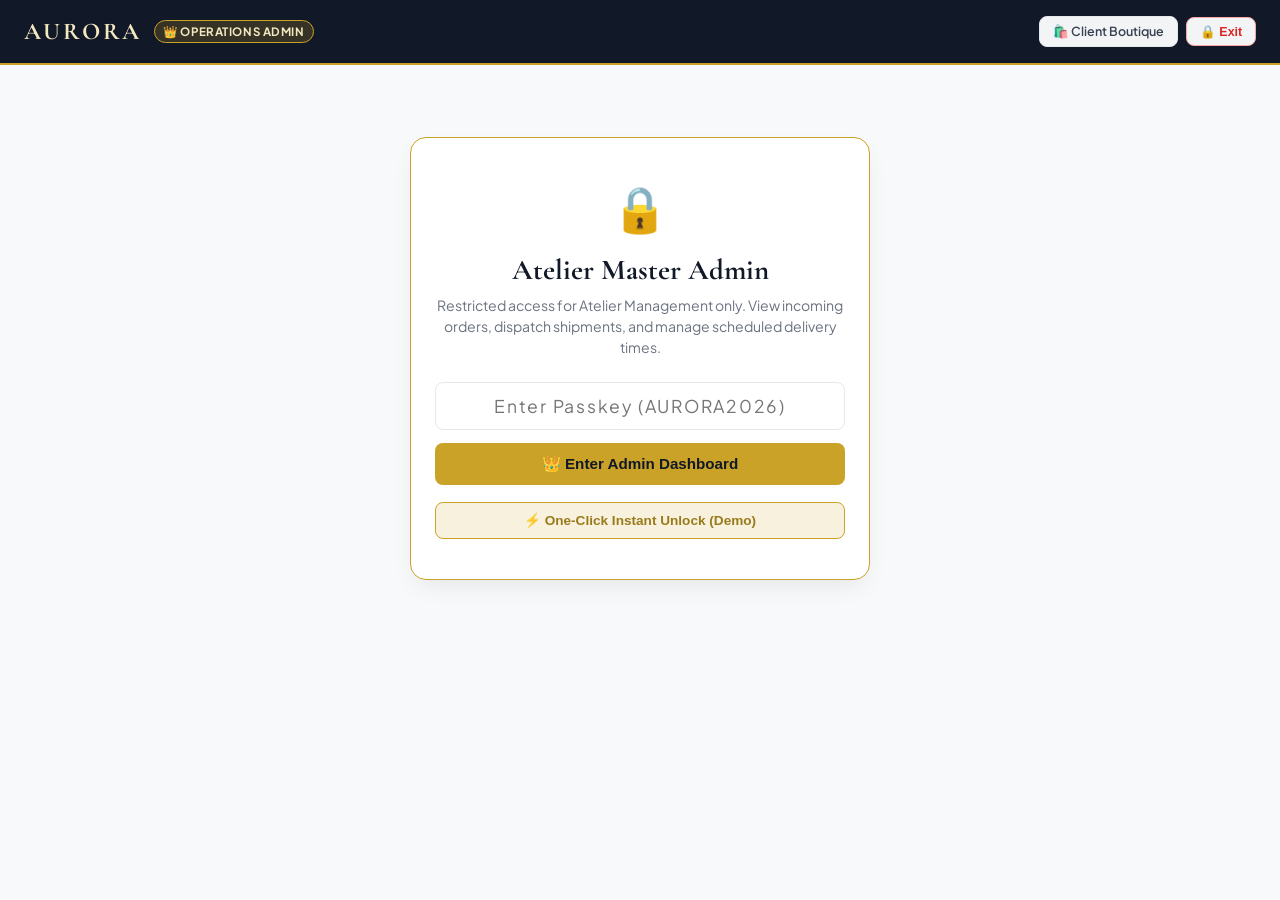
==== admin.html @ d6fe655d "Add standalone secure mobile-friendly admin page for incoming orders and delivery scheduling" ====
<!DOCTYPE html>
<html lang="en">
<head>
  <meta charset="UTF-8">
  <meta name="viewport" content="width=device-width, initial-scale=1.0">
  <title>AURORA ATELIER — Master Admin & Delivery Operations</title>
  <link rel="preconnect" href="https://fonts.googleapis.com">
  <link rel="preconnect" href="https://fonts.gstatic.com" crossorigin>
  <link href="https://fonts.googleapis.com/css2?family=Cormorant+Garamond:wght@600;700&family=Plus+Jakarta+Sans:wght@400;500;600;700;800&display=swap" rel="stylesheet">
  <link rel="icon" href="data:image/svg+xml,<svg xmlns=%22http://www.w3.org/2000/svg%22 viewBox=%220 0 100 100%22><text y=%22.9em%22 font-size=%2290%22>👑</text></svg>">
  
  <style>
    :root {
      --gold-primary: #C9A227;
      --gold-dark: #9A7B1C;
      --gold-light: #F4E8C1;
      --bg-light: #F8F9FA;
      --card-bg: #FFFFFF;
      --text-dark: #111827;
      --text-muted: #6B7280;
      --border-color: #E5E7EB;
      --font-serif: 'Cormorant Garamond', Georgia, serif;
      --font-sans: 'Plus Jakarta Sans', system-ui, sans-serif;
    }

    * { box-sizing: border-box; margin: 0; padding: 0; }
    body { font-family: var(--font-sans); background: var(--bg-light); color: var(--text-dark); -webkit-font-smoothing: antialiased; }

    .admin-header {
      background: #111827;
      color: #FFF;
      padding: 1rem 1.5rem;
      display: flex;
      justify-content: space-between;
      align-items: center;
      border-bottom: 2px solid var(--gold-primary);
      position: sticky;
      top: 0;
      z-index: 100;
    }
    .admin-logo { font-family: var(--font-serif); font-size: 1.5rem; letter-spacing: 0.12em; color: var(--gold-light); font-weight: 700; }
    .admin-badge { background: rgba(201, 162, 39, 0.2); color: var(--gold-light); border: 1px solid var(--gold-primary); font-size: 0.72rem; padding: 3px 8px; border-radius: 12px; font-weight: 700; letter-spacing: 0.05em; }

    .container { max-width: 1200px; margin: 0 auto; padding: 1.5rem 1rem; }

    /* Security Gate */
    .gate-box {
      background: #FFF;
      border-radius: 16px;
      border: 1px solid var(--gold-primary);
      max-width: 460px;
      margin: 3rem auto;
      padding: 2.5rem 1.5rem;
      text-align: center;
      box-shadow: 0 10px 25px -5px rgba(0, 0, 0, 0.08);
    }
    .gate-icon { font-size: 2.8rem; margin-bottom: 1rem; }
    .gate-title { font-family: var(--font-serif); font-size: 1.8rem; margin-bottom: 0.5rem; }
    .gate-desc { font-size: 0.88rem; color: var(--text-muted); line-height: 1.5; margin-bottom: 1.5rem; }

    .admin-input {
      width: 100%;
      padding: 0.75rem 1rem;
      border: 1px solid var(--border-color);
      border-radius: 8px;
      font-size: 0.95rem;
      font-family: inherit;
      outline: none;
      transition: border 0.2s;
    }
    .admin-input:focus { border-color: var(--gold-primary); box-shadow: 0 0 0 3px rgba(201, 162, 39, 0.15); }

    .btn-gold {
      background: var(--gold-primary);
      color: #111827;
      font-weight: 700;
      padding: 0.75rem 1.25rem;
      border: none;
      border-radius: 8px;
      cursor: pointer;
      font-size: 0.95rem;
      transition: all 0.2s;
      width: 100%;
    }
    .btn-gold:hover { background: #D8B237; transform: translateY(-1px); }

    .btn-secondary {
      background: #F3F4F6;
      color: #374151;
      font-weight: 600;
      padding: 0.6rem 1rem;
      border: 1px solid var(--border-color);
      border-radius: 8px;
      cursor: pointer;
      font-size: 0.85rem;
    }

    /* Metrics Grid */
    .metrics-grid {
      display: grid;
      grid-template-columns: repeat(auto-fit, minmax(200px, 1fr));
      gap: 1rem;
      margin-bottom: 2rem;
    }
    .metric-card {
      background: #FFF;
      padding: 1.25rem;
      border-radius: 12px;
      border: 1px solid var(--border-color);
      box-shadow: 0 2px 4px rgba(0,0,0,0.02);
    }
    .metric-title { font-size: 0.78rem; font-weight: 700; text-transform: uppercase; color: var(--text-muted); letter-spacing: 0.05em; }
    .metric-value { font-size: 1.7rem; font-weight: 800; color: var(--text-dark); margin-top: 0.35rem; }
    .metric-value.gold { color: var(--gold-dark); }

    /* Orders Section */
    .section-card {
      background: #FFF;
      border-radius: 14px;
      border: 1px solid var(--border-color);
      padding: 1.5rem;
      margin-bottom: 2rem;
      box-shadow: 0 2px 4px rgba(0,0,0,0.02);
    }
    .section-header {
      display: flex;
      justify-content: space-between;
      align-items: center;
      flex-wrap: wrap;
      gap: 1rem;
      margin-bottom: 1.25rem;
    }

    /* Tables */
    .table-wrapper { overflow-x: auto; margin-top: 1rem; }
    .admin-table { width: 100%; border-collapse: collapse; font-size: 0.88rem; text-align: left; }
    .admin-table th { background: #F9FAFB; padding: 0.85rem 1rem; color: #4B5563; font-weight: 700; border-bottom: 1px solid var(--border-color); white-space: nowrap; }
    .admin-table td { padding: 1rem; border-bottom: 1px solid var(--border-color); vertical-align: top; }

    .admin-select {
      padding: 0.45rem 0.75rem;
      border: 1px solid var(--border-color);
      border-radius: 6px;
      font-size: 0.82rem;
      font-weight: 600;
      background: #FFF;
      color: #111827;
      outline: none;
      cursor: pointer;
    }

    .btn-time-edit {
      display: block;
      margin-top: 4px;
      background: #FFF;
      border: 1px solid #93C5FD;
      color: #1D4ED8;
      font-weight: 700;
      font-size: 0.75rem;
      padding: 3px 8px;
      border-radius: 4px;
      cursor: pointer;
      transition: all 0.2s;
    }
    .btn-time-edit:hover { background: #EFF6FF; }

    .btn-action { background: #F3F4F6; border: 1px solid var(--border-color); border-radius: 6px; padding: 5px 10px; cursor: pointer; font-size: 0.85rem; }
    .btn-delete { color: #DC2626; border-color: #FCA5A5; }

    /* Mobile Orders Cards */
    .mobile-orders-container { display: none; flex-direction: column; gap: 1rem; }
    .mobile-order-card {
      background: #FFF;
      border: 1px solid var(--border-color);
      border-radius: 12px;
      padding: 1.2rem;
      box-shadow: 0 2px 4px rgba(0,0,0,0.03);
    }
    .btn-primary-sm { background: var(--gold-primary); color: #111827; border: none; padding: 0.5rem 0.8rem; border-radius: 6px; font-weight: 700; font-size: 0.8rem; cursor: pointer; }
    .btn-danger-sm { background: #FEE2E2; color: #DC2626; border: 1px solid #FCA5A5; padding: 0.5rem 0.8rem; border-radius: 6px; font-weight: 700; font-size: 0.8rem; cursor: pointer; }
    .btn-secondary-sm { background: #F3F4F6; color: #374151; border: 1px solid var(--border-color); padding: 0.5rem 0.8rem; border-radius: 6px; font-weight: 600; font-size: 0.8rem; cursor: pointer; }

    /* Modal Overlay */
    .admin-modal-overlay {
      position: fixed;
      top: 0; left: 0; right: 0; bottom: 0;
      background: rgba(0,0,0,0.6);
      display: none;
      align-items: center;
      justify-content: center;
      z-index: 1000;
      padding: 1rem;
    }
    .admin-modal-card {
      background: #FFF;
      border-radius: 14px;
      max-width: 540px;
      width: 100%;
      max-height: 90vh;
      overflow-y: auto;
      box-shadow: 0 20px 25px -5px rgba(0,0,0,0.2);
    }

    @media (max-width: 768px) {
      .table-wrapper { display: none; }
      .mobile-orders-container { display: flex; }
      .admin-header { padding: 0.85rem 1rem; }
      .container { padding: 1rem 0.75rem; }
    }
  </style>
</head>
<body>

  <!-- Admin Header -->
  <header class="admin-header">
    <div style="display:flex; align-items:center; gap:0.75rem;">
      <a href="index.html" style="text-decoration:none;" class="admin-logo">AURORA</a>
      <span class="admin-badge">👑 OPERATIONS ADMIN</span>
    </div>
    <div style="display:flex; align-items:center; gap:0.5rem;">
      <a href="index.html" class="btn-secondary" style="text-decoration:none; padding:0.4rem 0.8rem; font-size:0.78rem;">🛍️ Client Boutique</a>
      <button onclick="logoutAdmin()" class="btn-secondary" style="color:#DC2626; border-color:#FCA5A5; padding:0.4rem 0.8rem; font-size:0.78rem;">🔒 Exit</button>
    </div>
  </header>

  <div class="container">

    <!-- GATE SCREEN (Shown when locked) -->
    <div id="adminGateSection">
      <div class="gate-box">
        <div class="gate-icon">🔒</div>
        <h2 class="gate-title">Atelier Master Admin</h2>
        <p class="gate-desc">
          Restricted access for Atelier Management only. View incoming orders, dispatch shipments, and manage scheduled delivery times.
        </p>

        <div id="adminPasskeyError" style="display:none; background:#FEE2E2; border:1px solid #FCA5A5; color:#B91C1C; padding:0.6rem; border-radius:6px; font-size:0.82rem; margin-bottom:1rem;"></div>

        <form onsubmit="unlockAdminPasskey(event)" style="display:flex; flex-direction:column; gap:0.8rem;">
          <input type="password" id="adminPasskeyInput" class="admin-input" placeholder="Enter Passkey (AURORA2026)" required style="text-align:center; font-size:1.1rem; letter-spacing:0.1em;">
          
          <button type="submit" class="btn-gold">
            👑 Enter Admin Dashboard
          </button>

          <button type="button" class="btn-secondary" onclick="quickUnlockAdmin()" style="background:rgba(201, 162, 39, 0.15); border:1px solid var(--gold-primary); font-weight:700; color:var(--gold-dark); margin-top:0.25rem;">
            ⚡ One-Click Instant Unlock (Demo)
          </button>
        </form>
      </div>
    </div>

    <!-- DASHBOARD SCREEN (Shown when unlocked) -->
    <div id="adminDashboardSection" style="display:none;">
      
      <!-- Operational Metrics -->
      <div class="metrics-grid">
        <div class="metric-card">
          <div class="metric-title">Total Revenue</div>
          <div class="metric-value gold" id="statRevenue">₹0</div>
        </div>
        <div class="metric-card">
          <div class="metric-title">Total Orders</div>
          <div class="metric-value" id="statOrders">0</div>
        </div>
        <div class="metric-card">
          <div class="metric-title">Active Orders</div>
          <div class="metric-value gold" id="statActiveOrders">0</div>
        </div>
        <div class="metric-card">
          <div class="metric-title">Delivered Orders</div>
          <div class="metric-value" id="statDelivered">0</div>
        </div>
      </div>

      <!-- Incoming Orders Management -->
      <div class="section-card">
        <div class="section-header">
          <div>
            <h2 style="font-size:1.35rem; font-family:var(--font-serif); margin-bottom:0.2rem;">📦 Incoming Customer Orders & Delivery Times</h2>
            <p style="font-size:0.85rem; color:var(--text-muted);">Inspect order timestamps, items, customer addresses, schedule delivery dates, and dispatch live tracking.</p>
          </div>

          <!-- Search & Filter Controls -->
          <div style="display:flex; align-items:center; gap:0.6rem; flex-wrap:wrap;">
            <input type="text" id="orderSearchInput" placeholder="Search order #, client, phone..." class="admin-input" style="width:220px; padding:0.45rem 0.8rem; font-size:0.85rem;" oninput="filterOrders()">
            
            <select id="orderStatusFilter" class="admin-select" onchange="filterOrders()">
              <option value="ALL">All Statuses</option>
              <option value="Order Placed">Order Placed</option>
              <option value="Confirmed">Confirmed</option>
              <option value="Artisan Handcrafting">Artisan Handcrafting</option>
              <option value="Hallmark Verification">Hallmark Verification</option>
              <option value="Shipped">Dispatched with Courier</option>
              <option value="Delivered">Delivered</option>
            </select>
          </div>
        </div>

        <!-- Desktop Orders Table -->
        <div class="table-wrapper">
          <table class="admin-table">
            <thead>
              <tr>
                <th>Order # & Timestamp</th>
                <th>Client & Address</th>
                <th>Purchased Items</th>
                <th>Amount & Payment</th>
                <th>Scheduled Delivery</th>
                <th>Status Dispatcher</th>
                <th>Actions</th>
              </tr>
            </thead>
            <tbody id="adminOrdersTbody"></tbody>
          </table>
        </div>

        <!-- Mobile Responsive Order Cards -->
        <div class="mobile-orders-container" id="adminOrdersMobileContainer"></div>
      </div>

      <!-- Bespoke Requests Section -->
      <div class="section-card">
        <h3 style="font-size:1.35rem; font-family:var(--font-serif); margin-bottom:0.4rem;">✍️ Custom Bespoke & Inspiration Requests</h3>
        <p style="font-size:0.85rem; color:var(--text-muted); margin-bottom:1.2rem;">Review bespoke CAD commissions and uploaded inspiration photos submitted by clients.</p>
        <div id="adminCustomRequestsList"></div>
      </div>

    </div>

  </div>

  <!-- Shared Modal (Delivery Rescheduler & Printable Packing Slip) -->
  <div class="admin-modal-overlay" id="adminModal" onclick="if(event.target.id==='adminModal') closeAdminModal()">
    <div class="admin-modal-card" id="adminModalContent"></div>
  </div>

  <!-- Admin Controller Script -->
  <script src="./static/js/admin.js?v=4.0"></script>
</body>
</html>
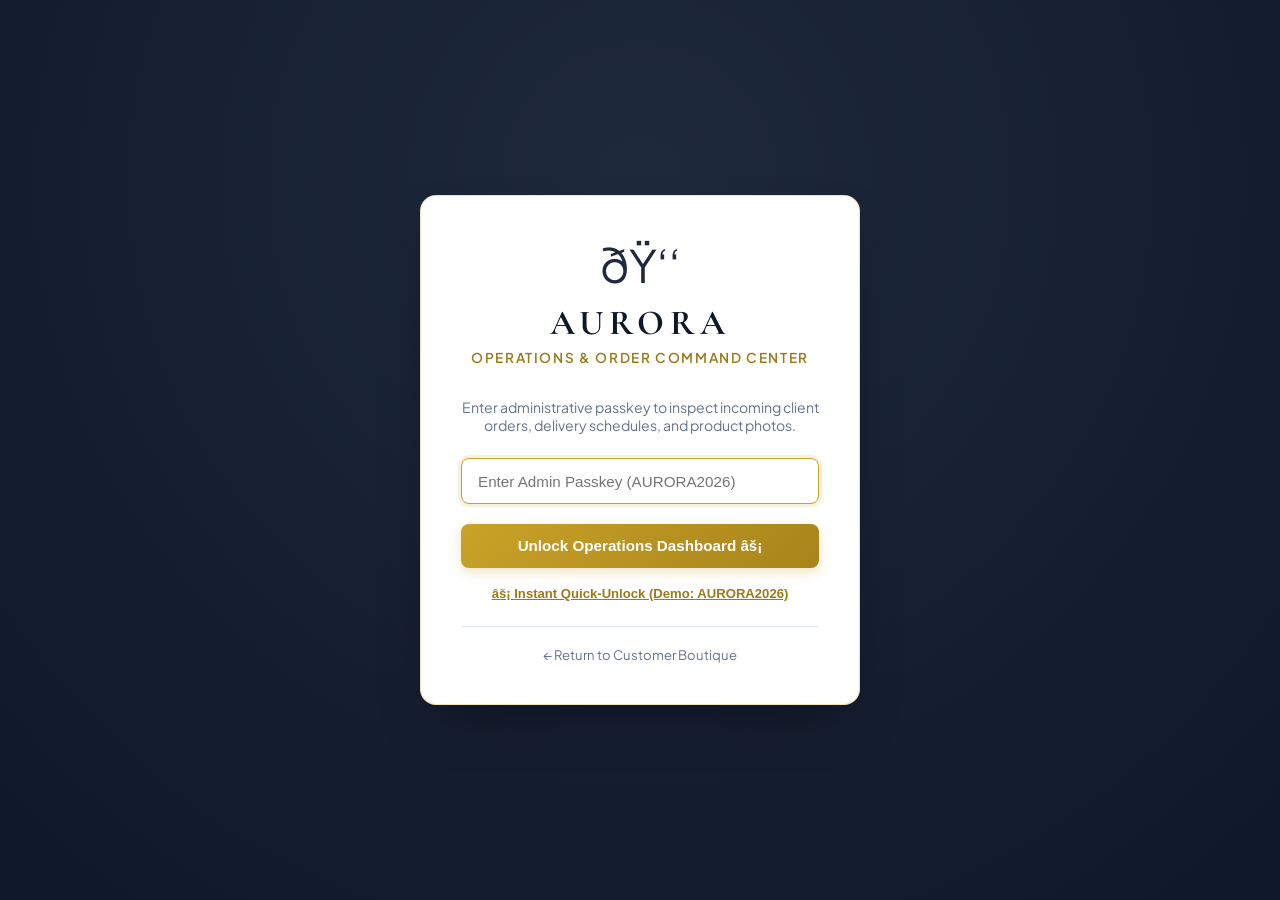
==== commit f7054b39: "Add standalone secure Admin Dashboard with incoming order picture gallery, delivery scheduling, and " ====
--- a/admin.html
+++ b/admin.html
@@ -1,341 +1,724 @@
-<!DOCTYPE html>
+﻿<!DOCTYPE html>
 <html lang="en">
 <head>
   <meta charset="UTF-8">
   <meta name="viewport" content="width=device-width, initial-scale=1.0">
-  <title>AURORA ATELIER — Master Admin & Delivery Operations</title>
+  <title>Aurora Atelier â€” Operations & Order Command Center</title>
   <link rel="preconnect" href="https://fonts.googleapis.com">
   <link rel="preconnect" href="https://fonts.gstatic.com" crossorigin>
-  <link href="https://fonts.googleapis.com/css2?family=Cormorant+Garamond:wght@600;700&family=Plus+Jakarta+Sans:wght@400;500;600;700;800&display=swap" rel="stylesheet">
-  <link rel="icon" href="data:image/svg+xml,<svg xmlns=%22http://www.w3.org/2000/svg%22 viewBox=%220 0 100 100%22><text y=%22.9em%22 font-size=%2290%22>👑</text></svg>">
-  
+  <link href="https://fonts.googleapis.com/css2?family=Cormorant+Garamond:wght@600;700&family=Plus+Jakarta+Sans:wght@300;400;500;600;700;800&display=swap" rel="stylesheet">
+  <link rel="icon" href="data:image/svg+xml,<svg xmlns=%22http://www.w3.org/2000/svg%22 viewBox=%220 0 100 100%22><text y=%22.9em%22 font-size=%2290%22>ðŸ‘‘</text></svg>">
   <style>
     :root {
       --gold-primary: #C9A227;
       --gold-dark: #9A7B1C;
-      --gold-light: #F4E8C1;
-      --bg-light: #F8F9FA;
+      --gold-light: #E2C974;
+      --gold-bg: #FAF7EE;
+      --gold-border: #E8DCB8;
+      --dark-navy: #0F172A;
       --card-bg: #FFFFFF;
-      --text-dark: #111827;
-      --text-muted: #6B7280;
-      --border-color: #E5E7EB;
-      --font-serif: 'Cormorant Garamond', Georgia, serif;
-      --font-sans: 'Plus Jakarta Sans', system-ui, sans-serif;
+      --text-main: #1E293B;
+      --text-muted: #64748B;
+      --bg-page: #F8FAFC;
+      --border-color: #E2E8F0;
+      --radius-sm: 8px;
+      --radius-md: 12px;
+      --radius-lg: 16px;
+      --shadow-sm: 0 1px 3px rgba(0,0,0,0.06);
+      --shadow-md: 0 4px 12px rgba(0,0,0,0.08);
+      --shadow-lg: 0 10px 25px rgba(0,0,0,0.1);
     }
 
     * { box-sizing: border-box; margin: 0; padding: 0; }
-    body { font-family: var(--font-sans); background: var(--bg-light); color: var(--text-dark); -webkit-font-smoothing: antialiased; }
-
-    .admin-header {
-      background: #111827;
-      color: #FFF;
-      padding: 1rem 1.5rem;
-      display: flex;
+    body {
+      font-family: 'Plus Jakarta Sans', sans-serif;
+      background-color: var(--bg-page);
+      color: var(--text-main);
+      min-height: 100vh;
+      -webkit-font-smoothing: antialiased;
+    }
+
+    /* Passkey Gate Screen */
+    .admin-gate-screen {
+      min-height: 100vh;
+      display: flex;
+      align-items: center;
+      justify-content: center;
+      background: radial-gradient(circle at 50% 20%, #1E293B 0%, #0F172A 100%);
+      padding: 1.5rem;
+    }
+
+    .gate-card {
+      background: #FFFFFF;
+      width: 100%;
+      max-width: 440px;
+      padding: 2.5rem;
+      border-radius: var(--radius-lg);
+      box-shadow: 0 25px 50px -12px rgba(0,0,0,0.35);
+      text-align: center;
+      border: 1px solid rgba(201, 162, 39, 0.3);
+    }
+
+    .gate-logo {
+      font-family: 'Cormorant Garamond', serif;
+      font-size: 2.2rem;
+      font-weight: 700;
+      letter-spacing: 0.15em;
+      color: var(--dark-navy);
+      margin-bottom: 0.3rem;
+    }
+
+    .gate-subtitle {
+      font-size: 0.85rem;
+      text-transform: uppercase;
+      letter-spacing: 0.12em;
+      color: var(--gold-dark);
+      margin-bottom: 2rem;
+      font-weight: 600;
+    }
+
+    .form-input {
+      width: 100%;
+      padding: 0.85rem 1rem;
+      font-size: 0.95rem;
+      border: 1.5px solid var(--border-color);
+      border-radius: var(--radius-sm);
+      margin-bottom: 1.2rem;
+      outline: none;
+      transition: all 0.2s;
+    }
+    .form-input:focus {
+      border-color: var(--gold-primary);
+      box-shadow: 0 0 0 3px rgba(201, 162, 39, 0.15);
+    }
+
+    .btn-gold {
+      width: 100%;
+      padding: 0.85rem 1.5rem;
+      background: linear-gradient(135deg, #C9A227 0%, #A8841B 100%);
+      color: #FFFFFF;
+      font-size: 0.95rem;
+      font-weight: 700;
+      border: none;
+      border-radius: var(--radius-sm);
+      cursor: pointer;
+      box-shadow: 0 4px 12px rgba(201, 162, 39, 0.3);
+      transition: all 0.2s;
+    }
+    .btn-gold:hover {
+      transform: translateY(-1px);
+      box-shadow: 0 6px 16px rgba(201, 162, 39, 0.4);
+    }
+
+    /* Admin Dashboard Layout */
+    .admin-layout {
+      display: none;
+      min-height: 100vh;
+      flex-direction: column;
+    }
+
+    /* Top Operations Bar */
+    .admin-navbar {
+      background: #0F172A;
+      color: #FFFFFF;
+      padding: 1rem 2rem;
+      display: flex;
+      align-items: center;
       justify-content: space-between;
-      align-items: center;
       border-bottom: 2px solid var(--gold-primary);
       position: sticky;
       top: 0;
       z-index: 100;
     }
-    .admin-logo { font-family: var(--font-serif); font-size: 1.5rem; letter-spacing: 0.12em; color: var(--gold-light); font-weight: 700; }
-    .admin-badge { background: rgba(201, 162, 39, 0.2); color: var(--gold-light); border: 1px solid var(--gold-primary); font-size: 0.72rem; padding: 3px 8px; border-radius: 12px; font-weight: 700; letter-spacing: 0.05em; }
-
-    .container { max-width: 1200px; margin: 0 auto; padding: 1.5rem 1rem; }
-
-    /* Security Gate */
-    .gate-box {
-      background: #FFF;
-      border-radius: 16px;
+
+    .admin-brand {
+      display: flex;
+      align-items: center;
+      gap: 1rem;
+    }
+    .admin-brand-title {
+      font-family: 'Cormorant Garamond', serif;
+      font-size: 1.6rem;
+      letter-spacing: 0.12em;
+      color: var(--gold-light);
+      font-weight: 700;
+    }
+    .admin-badge {
+      background: rgba(201, 162, 39, 0.2);
       border: 1px solid var(--gold-primary);
-      max-width: 460px;
-      margin: 3rem auto;
-      padding: 2.5rem 1.5rem;
-      text-align: center;
-      box-shadow: 0 10px 25px -5px rgba(0, 0, 0, 0.08);
-    }
-    .gate-icon { font-size: 2.8rem; margin-bottom: 1rem; }
-    .gate-title { font-family: var(--font-serif); font-size: 1.8rem; margin-bottom: 0.5rem; }
-    .gate-desc { font-size: 0.88rem; color: var(--text-muted); line-height: 1.5; margin-bottom: 1.5rem; }
-
-    .admin-input {
+      color: var(--gold-light);
+      font-size: 0.72rem;
+      font-weight: 700;
+      padding: 0.2rem 0.6rem;
+      border-radius: 999px;
+      letter-spacing: 0.08em;
+      text-transform: uppercase;
+    }
+
+    .nav-user-meta {
+      display: flex;
+      align-items: center;
+      gap: 1rem;
+    }
+    .btn-logout {
+      background: rgba(255,255,255,0.1);
+      color: #E2E8F0;
+      border: 1px solid rgba(255,255,255,0.2);
+      padding: 0.45rem 0.9rem;
+      font-size: 0.8rem;
+      font-weight: 600;
+      border-radius: var(--radius-sm);
+      cursor: pointer;
+      transition: all 0.2s;
+    }
+    .btn-logout:hover {
+      background: rgba(239, 68, 68, 0.2);
+      border-color: #EF4444;
+      color: #FCA5A5;
+    }
+
+    /* Main Container */
+    .admin-container {
+      max-width: 1380px;
       width: 100%;
-      padding: 0.75rem 1rem;
-      border: 1px solid var(--border-color);
-      border-radius: 8px;
-      font-size: 0.95rem;
-      font-family: inherit;
-      outline: none;
-      transition: border 0.2s;
-    }
-    .admin-input:focus { border-color: var(--gold-primary); box-shadow: 0 0 0 3px rgba(201, 162, 39, 0.15); }
-
-    .btn-gold {
-      background: var(--gold-primary);
-      color: #111827;
-      font-weight: 700;
-      padding: 0.75rem 1.25rem;
-      border: none;
-      border-radius: 8px;
-      cursor: pointer;
-      font-size: 0.95rem;
-      transition: all 0.2s;
-      width: 100%;
-    }
-    .btn-gold:hover { background: #D8B237; transform: translateY(-1px); }
-
-    .btn-secondary {
-      background: #F3F4F6;
-      color: #374151;
-      font-weight: 600;
-      padding: 0.6rem 1rem;
-      border: 1px solid var(--border-color);
-      border-radius: 8px;
-      cursor: pointer;
-      font-size: 0.85rem;
-    }
-
-    /* Metrics Grid */
+      margin: 0 auto;
+      padding: 2rem 1.5rem;
+      flex: 1;
+    }
+
+    /* Metrics Bar */
     .metrics-grid {
       display: grid;
-      grid-template-columns: repeat(auto-fit, minmax(200px, 1fr));
-      gap: 1rem;
+      grid-template-columns: repeat(auto-fit, minmax(240px, 1fr));
+      gap: 1.25rem;
       margin-bottom: 2rem;
     }
+
     .metric-card {
-      background: #FFF;
-      padding: 1.25rem;
-      border-radius: 12px;
+      background: var(--card-bg);
+      border-radius: var(--radius-md);
+      padding: 1.5rem;
       border: 1px solid var(--border-color);
-      box-shadow: 0 2px 4px rgba(0,0,0,0.02);
-    }
-    .metric-title { font-size: 0.78rem; font-weight: 700; text-transform: uppercase; color: var(--text-muted); letter-spacing: 0.05em; }
-    .metric-value { font-size: 1.7rem; font-weight: 800; color: var(--text-dark); margin-top: 0.35rem; }
-    .metric-value.gold { color: var(--gold-dark); }
-
-    /* Orders Section */
+      box-shadow: var(--shadow-sm);
+      display: flex;
+      align-items: center;
+      gap: 1.2rem;
+    }
+
+    .metric-icon-box {
+      width: 54px;
+      height: 54px;
+      border-radius: var(--radius-md);
+      display: flex;
+      align-items: center;
+      justify-content: center;
+      font-size: 1.6rem;
+      flex-shrink: 0;
+    }
+    .metric-icon-gold { background: #FAF3DF; color: var(--gold-dark); border: 1px solid var(--gold-border); }
+    .metric-icon-blue { background: #EFF6FF; color: #2563EB; border: 1px solid #BFDBFE; }
+    .metric-icon-green { background: #F0FDF4; color: #16A34A; border: 1px solid #BBF7D0; }
+    .metric-icon-purple { background: #FAF5FF; color: #9333EA; border: 1px solid #E9D5FF; }
+
+    .metric-title {
+      font-size: 0.8rem;
+      text-transform: uppercase;
+      letter-spacing: 0.08em;
+      color: var(--text-muted);
+      font-weight: 600;
+      margin-bottom: 0.25rem;
+    }
+    .metric-value {
+      font-size: 1.7rem;
+      font-weight: 800;
+      color: var(--dark-navy);
+    }
+
+    /* Orders Section Header & Controls */
     .section-card {
-      background: #FFF;
-      border-radius: 14px;
+      background: var(--card-bg);
+      border-radius: var(--radius-lg);
       border: 1px solid var(--border-color);
-      padding: 1.5rem;
+      box-shadow: var(--shadow-sm);
+      overflow: hidden;
       margin-bottom: 2rem;
-      box-shadow: 0 2px 4px rgba(0,0,0,0.02);
-    }
-    .section-header {
-      display: flex;
+    }
+
+    .section-header-bar {
+      padding: 1.25rem 1.75rem;
+      border-bottom: 1px solid var(--border-color);
+      display: flex;
+      align-items: center;
       justify-content: space-between;
-      align-items: center;
       flex-wrap: wrap;
       gap: 1rem;
-      margin-bottom: 1.25rem;
-    }
-
-    /* Tables */
-    .table-wrapper { overflow-x: auto; margin-top: 1rem; }
-    .admin-table { width: 100%; border-collapse: collapse; font-size: 0.88rem; text-align: left; }
-    .admin-table th { background: #F9FAFB; padding: 0.85rem 1rem; color: #4B5563; font-weight: 700; border-bottom: 1px solid var(--border-color); white-space: nowrap; }
-    .admin-table td { padding: 1rem; border-bottom: 1px solid var(--border-color); vertical-align: top; }
-
-    .admin-select {
-      padding: 0.45rem 0.75rem;
+      background: #FAF8F5;
+    }
+
+    .section-heading {
+      font-size: 1.25rem;
+      font-weight: 700;
+      color: var(--dark-navy);
+      display: flex;
+      align-items: center;
+      gap: 0.6rem;
+    }
+
+    .filter-controls {
+      display: flex;
+      align-items: center;
+      gap: 0.75rem;
+      flex-wrap: wrap;
+    }
+
+    .search-input {
+      padding: 0.55rem 0.9rem;
+      border: 1.5px solid var(--border-color);
+      border-radius: var(--radius-sm);
+      font-size: 0.85rem;
+      min-width: 260px;
+      outline: none;
+    }
+    .search-input:focus { border-color: var(--gold-primary); }
+
+    .status-select {
+      padding: 0.55rem 0.9rem;
+      border: 1.5px solid var(--border-color);
+      border-radius: var(--radius-sm);
+      font-size: 0.85rem;
+      font-weight: 600;
+      outline: none;
+      background: #FFFFFF;
+    }
+
+    /* Orders Table / Cards */
+    .orders-table-wrap {
+      overflow-x: auto;
+    }
+
+    .admin-orders-table {
+      width: 100%;
+      border-collapse: collapse;
+      text-align: left;
+      font-size: 0.88rem;
+    }
+
+    .admin-orders-table th {
+      background: #F1F5F9;
+      color: var(--text-muted);
+      font-weight: 700;
+      text-transform: uppercase;
+      font-size: 0.75rem;
+      letter-spacing: 0.06em;
+      padding: 0.9rem 1.2rem;
+      border-bottom: 1px solid var(--border-color);
+    }
+
+    .admin-orders-table td {
+      padding: 1.2rem;
+      border-bottom: 1px solid var(--border-color);
+      vertical-align: top;
+    }
+
+    .admin-orders-table tr:hover {
+      background: #FDFCF9;
+    }
+
+    /* Order Column Badges & UI */
+    .order-id-badge {
+      font-family: monospace;
+      font-weight: 800;
+      color: var(--gold-dark);
+      font-size: 0.92rem;
+      background: #FAF3DF;
+      border: 1px solid var(--gold-border);
+      padding: 0.25rem 0.55rem;
+      border-radius: 6px;
+      display: inline-block;
+      margin-bottom: 0.35rem;
+    }
+
+    .order-date-text {
+      font-size: 0.78rem;
+      color: var(--text-muted);
+    }
+
+    /* Customer Info Block */
+    .customer-info-box {
+      line-height: 1.45;
+    }
+    .customer-name {
+      font-weight: 700;
+      color: var(--dark-navy);
+      font-size: 0.95rem;
+    }
+    .customer-contact {
+      font-size: 0.8rem;
+      color: var(--text-muted);
+      margin-top: 0.2rem;
+    }
+    .customer-address {
+      font-size: 0.78rem;
+      color: #475569;
+      background: #F8FAFC;
+      border: 1px solid #E2E8F0;
+      border-radius: 6px;
+      padding: 0.45rem 0.6rem;
+      margin-top: 0.4rem;
+      max-width: 260px;
+    }
+
+    /* Product Item Visual Gallery (Image + Title + Price) */
+    .order-products-gallery {
+      display: flex;
+      flex-direction: column;
+      gap: 0.75rem;
+      min-width: 280px;
+    }
+
+    .order-product-item {
+      display: flex;
+      align-items: center;
+      gap: 0.75rem;
+      background: #FFFFFF;
       border: 1px solid var(--border-color);
+      border-radius: var(--radius-sm);
+      padding: 0.45rem 0.6rem;
+      box-shadow: 0 1px 2px rgba(0,0,0,0.03);
+    }
+
+    .product-thumb-img {
+      width: 52px;
+      height: 52px;
+      object-fit: cover;
       border-radius: 6px;
-      font-size: 0.82rem;
+      border: 1px solid #CBD5E1;
+      background: #F1F5F9;
+      flex-shrink: 0;
+    }
+
+    .product-info-col {
+      flex: 1;
+      min-width: 0;
+    }
+    .product-item-title {
+      font-weight: 700;
+      color: var(--dark-navy);
+      font-size: 0.84rem;
+      white-space: nowrap;
+      overflow: hidden;
+      text-overflow: ellipsis;
+    }
+    .product-item-meta {
+      font-size: 0.75rem;
+      color: var(--text-muted);
+    }
+    .product-item-pricing {
+      font-size: 0.78rem;
+      font-weight: 700;
+      color: var(--gold-dark);
+    }
+
+    /* Amount & Payment */
+    .amount-display {
+      font-size: 1.15rem;
+      font-weight: 800;
+      color: var(--dark-navy);
+      margin-bottom: 0.25rem;
+    }
+    .payment-badge {
+      display: inline-block;
+      padding: 0.2rem 0.55rem;
+      border-radius: 4px;
+      font-size: 0.72rem;
+      font-weight: 700;
+      text-transform: uppercase;
+      letter-spacing: 0.05em;
+    }
+    .badge-paid { background: #DCFCE7; color: #15803D; border: 1px solid #86EFAC; }
+    .badge-cod { background: #FEF3C7; color: #92400E; border: 1px solid #FDE68A; }
+    .badge-pending { background: #F1F5F9; color: #475569; border: 1px solid #CBD5E1; }
+
+    /* Delivery Time & Status Dispatcher */
+    .delivery-schedule-box {
+      font-size: 0.8rem;
+      line-height: 1.4;
+    }
+    .delivery-date-highlight {
+      font-weight: 700;
+      color: #1E293B;
+    }
+    .delivery-slot-pill {
+      display: inline-block;
+      background: #EFF6FF;
+      color: #1D4ED8;
+      border: 1px solid #BFDBFE;
+      padding: 0.15rem 0.5rem;
+      border-radius: 4px;
+      font-size: 0.72rem;
       font-weight: 600;
-      background: #FFF;
-      color: #111827;
+      margin-top: 0.2rem;
+    }
+
+    .order-status-dropdown {
+      padding: 0.4rem 0.6rem;
+      border-radius: 6px;
+      font-size: 0.8rem;
+      font-weight: 700;
       outline: none;
       cursor: pointer;
-    }
-
-    .btn-time-edit {
-      display: block;
-      margin-top: 4px;
-      background: #FFF;
-      border: 1px solid #93C5FD;
-      color: #1D4ED8;
-      font-weight: 700;
-      font-size: 0.75rem;
-      padding: 3px 8px;
-      border-radius: 4px;
+      border: 1.5px solid var(--border-color);
+      margin-top: 0.5rem;
+      background: #FFFFFF;
+    }
+
+    /* Action Buttons */
+    .action-btn-row {
+      display: flex;
+      flex-direction: column;
+      gap: 0.4rem;
+    }
+    .btn-action-slip {
+      background: #F8FAFC;
+      border: 1px solid var(--border-color);
+      color: var(--text-main);
+      padding: 0.35rem 0.65rem;
+      border-radius: 6px;
+      font-size: 0.76rem;
+      font-weight: 600;
       cursor: pointer;
-      transition: all 0.2s;
-    }
-    .btn-time-edit:hover { background: #EFF6FF; }
-
-    .btn-action { background: #F3F4F6; border: 1px solid var(--border-color); border-radius: 6px; padding: 5px 10px; cursor: pointer; font-size: 0.85rem; }
-    .btn-delete { color: #DC2626; border-color: #FCA5A5; }
-
-    /* Mobile Orders Cards */
-    .mobile-orders-container { display: none; flex-direction: column; gap: 1rem; }
-    .mobile-order-card {
-      background: #FFF;
-      border: 1px solid var(--border-color);
-      border-radius: 12px;
-      padding: 1.2rem;
-      box-shadow: 0 2px 4px rgba(0,0,0,0.03);
-    }
-    .btn-primary-sm { background: var(--gold-primary); color: #111827; border: none; padding: 0.5rem 0.8rem; border-radius: 6px; font-weight: 700; font-size: 0.8rem; cursor: pointer; }
-    .btn-danger-sm { background: #FEE2E2; color: #DC2626; border: 1px solid #FCA5A5; padding: 0.5rem 0.8rem; border-radius: 6px; font-weight: 700; font-size: 0.8rem; cursor: pointer; }
-    .btn-secondary-sm { background: #F3F4F6; color: #374151; border: 1px solid var(--border-color); padding: 0.5rem 0.8rem; border-radius: 6px; font-weight: 600; font-size: 0.8rem; cursor: pointer; }
-
-    /* Modal Overlay */
-    .admin-modal-overlay {
+      transition: all 0.15s;
+    }
+    .btn-action-slip:hover {
+      background: #FAF3DF;
+      border-color: var(--gold-primary);
+      color: var(--gold-dark);
+    }
+
+    .btn-action-del {
+      background: #FEF2F2;
+      border: 1px solid #FECACA;
+      color: #DC2626;
+      padding: 0.35rem 0.65rem;
+      border-radius: 6px;
+      font-size: 0.76rem;
+      font-weight: 600;
+      cursor: pointer;
+      transition: all 0.15s;
+    }
+    .btn-action-del:hover {
+      background: #DC2626;
+      color: #FFFFFF;
+    }
+
+    /* Empty state */
+    .empty-orders-view {
+      text-align: center;
+      padding: 4rem 1rem;
+      color: var(--text-muted);
+    }
+
+    /* Printable Slip Modal */
+    .slip-modal-backdrop {
       position: fixed;
-      top: 0; left: 0; right: 0; bottom: 0;
-      background: rgba(0,0,0,0.6);
+      inset: 0;
+      background: rgba(15, 23, 42, 0.7);
+      backdrop-filter: blur(4px);
+      z-index: 1000;
       display: none;
       align-items: center;
       justify-content: center;
-      z-index: 1000;
-      padding: 1rem;
-    }
-    .admin-modal-card {
-      background: #FFF;
-      border-radius: 14px;
-      max-width: 540px;
+      padding: 1.5rem;
+    }
+
+    .slip-card {
+      background: #FFFFFF;
+      max-width: 600px;
       width: 100%;
+      border-radius: var(--radius-lg);
+      padding: 2.5rem;
+      border: 2px solid var(--gold-primary);
+      box-shadow: var(--shadow-lg);
       max-height: 90vh;
       overflow-y: auto;
-      box-shadow: 0 20px 25px -5px rgba(0,0,0,0.2);
-    }
-
-    @media (max-width: 768px) {
-      .table-wrapper { display: none; }
-      .mobile-orders-container { display: flex; }
-      .admin-header { padding: 0.85rem 1rem; }
-      .container { padding: 1rem 0.75rem; }
+    }
+
+    @media print {
+      body * { visibility: hidden; }
+      #printableSlipContent, #printableSlipContent * { visibility: visible; }
+      #printableSlipContent { position: absolute; left: 0; top: 0; width: 100%; }
     }
   </style>
 </head>
 <body>
 
-  <!-- Admin Header -->
-  <header class="admin-header">
-    <div style="display:flex; align-items:center; gap:0.75rem;">
-      <a href="index.html" style="text-decoration:none;" class="admin-logo">AURORA</a>
-      <span class="admin-badge">👑 OPERATIONS ADMIN</span>
-    </div>
-    <div style="display:flex; align-items:center; gap:0.5rem;">
-      <a href="index.html" class="btn-secondary" style="text-decoration:none; padding:0.4rem 0.8rem; font-size:0.78rem;">🛍️ Client Boutique</a>
-      <button onclick="logoutAdmin()" class="btn-secondary" style="color:#DC2626; border-color:#FCA5A5; padding:0.4rem 0.8rem; font-size:0.78rem;">🔒 Exit</button>
-    </div>
-  </header>
-
-  <div class="container">
-
-    <!-- GATE SCREEN (Shown when locked) -->
-    <div id="adminGateSection">
-      <div class="gate-box">
-        <div class="gate-icon">🔒</div>
-        <h2 class="gate-title">Atelier Master Admin</h2>
-        <p class="gate-desc">
-          Restricted access for Atelier Management only. View incoming orders, dispatch shipments, and manage scheduled delivery times.
-        </p>
-
-        <div id="adminPasskeyError" style="display:none; background:#FEE2E2; border:1px solid #FCA5A5; color:#B91C1C; padding:0.6rem; border-radius:6px; font-size:0.82rem; margin-bottom:1rem;"></div>
-
-        <form onsubmit="unlockAdminPasskey(event)" style="display:flex; flex-direction:column; gap:0.8rem;">
-          <input type="password" id="adminPasskeyInput" class="admin-input" placeholder="Enter Passkey (AURORA2026)" required style="text-align:center; font-size:1.1rem; letter-spacing:0.1em;">
-          
-          <button type="submit" class="btn-gold">
-            👑 Enter Admin Dashboard
-          </button>
-
-          <button type="button" class="btn-secondary" onclick="quickUnlockAdmin()" style="background:rgba(201, 162, 39, 0.15); border:1px solid var(--gold-primary); font-weight:700; color:var(--gold-dark); margin-top:0.25rem;">
-            ⚡ One-Click Instant Unlock (Demo)
-          </button>
-        </form>
+  <!-- PASSKEY GATE SCREEN -->
+  <div class="admin-gate-screen" id="adminGateScreen">
+    <div class="gate-card">
+      <div style="font-size: 2.8rem; margin-bottom: 0.5rem;">ðŸ‘‘</div>
+      <h1 class="gate-logo">AURORA</h1>
+      <div class="gate-subtitle">Operations & Order Command Center</div>
+      
+      <p style="font-size: 0.88rem; color: var(--text-muted); margin-bottom: 1.5rem;">
+        Enter administrative passkey to inspect incoming client orders, delivery schedules, and product photos.
+      </p>
+
+      <form id="adminPasskeyForm" onsubmit="handleAdminPasskeySubmit(event)">
+        <input type="password" id="adminPasskeyInput" class="form-input" placeholder="Enter Admin Passkey (AURORA2026)" required autofocus>
+        <button type="submit" class="btn-gold" style="margin-bottom: 0.8rem;">
+          Unlock Operations Dashboard âš¡
+        </button>
+      </form>
+
+      <button type="button" onclick="quickUnlockDemo()" style="background:none; border:none; color:var(--gold-dark); font-size:0.82rem; font-weight:700; cursor:pointer; text-decoration:underline;">
+        âš¡ Instant Quick-Unlock (Demo: AURORA2026)
+      </button>
+      
+      <div style="margin-top: 1.5rem; border-top: 1px solid var(--border-color); padding-top: 1rem;">
+        <a href="index.html" style="font-size: 0.82rem; color: var(--text-muted); text-decoration: none;">
+          &larr; Return to Customer Boutique
+        </a>
       </div>
     </div>
-
-    <!-- DASHBOARD SCREEN (Shown when unlocked) -->
-    <div id="adminDashboardSection" style="display:none;">
+  </div>
+
+  <!-- AUTHENTICATED OPERATIONS DASHBOARD -->
+  <div class="admin-layout" id="adminDashboardLayout">
+    
+    <!-- Navbar -->
+    <nav class="admin-navbar">
+      <div class="admin-brand">
+        <span class="admin-brand-title">AURORA ATELIER</span>
+        <span class="admin-badge">ðŸ‘‘ Operations Command</span>
+      </div>
+
+      <div class="nav-user-meta">
+        <span style="font-size:0.85rem; color:#94A3B8;">Master Concierge Active</span>
+        <button class="btn-logout" onclick="logoutAdmin()">Sign Out & Lock ðŸ”’</button>
+        <a href="index.html" target="_blank" style="color:var(--gold-light); font-size:0.85rem; text-decoration:none; font-weight:600;">
+          Open Store â†—
+        </a>
+      </div>
+    </nav>
+
+    <!-- Content Container -->
+    <main class="admin-container">
       
-      <!-- Operational Metrics -->
-      <div class="metrics-grid">
+      <!-- Metrics Bar -->
+      <section class="metrics-grid">
         <div class="metric-card">
-          <div class="metric-title">Total Revenue</div>
-          <div class="metric-value gold" id="statRevenue">₹0</div>
+          <div class="metric-icon-box metric-icon-gold">â‚¹</div>
+          <div>
+            <div class="metric-title">Total Revenue</div>
+            <div class="metric-value" id="metricTotalRevenue">â‚¹0</div>
+          </div>
         </div>
+
         <div class="metric-card">
-          <div class="metric-title">Total Orders</div>
-          <div class="metric-value" id="statOrders">0</div>
+          <div class="metric-icon-box metric-icon-blue">ðŸ“¦</div>
+          <div>
+            <div class="metric-title">Total Orders</div>
+            <div class="metric-value" id="metricTotalOrders">0</div>
+          </div>
         </div>
+
         <div class="metric-card">
-          <div class="metric-title">Active Orders</div>
-          <div class="metric-value gold" id="statActiveOrders">0</div>
+          <div class="metric-icon-box metric-icon-purple">â³</div>
+          <div>
+            <div class="metric-title">Active Dispatches</div>
+            <div class="metric-value" id="metricActiveOrders">0</div>
+          </div>
         </div>
+
         <div class="metric-card">
-          <div class="metric-title">Delivered Orders</div>
-          <div class="metric-value" id="statDelivered">0</div>
+          <div class="metric-icon-box metric-icon-green">âœ“</div>
+          <div>
+            <div class="metric-title">Delivered Heirlooms</div>
+            <div class="metric-value" id="metricDeliveredOrders">0</div>
+          </div>
         </div>
-      </div>
-
-      <!-- Incoming Orders Management -->
-      <div class="section-card">
-        <div class="section-header">
-          <div>
-            <h2 style="font-size:1.35rem; font-family:var(--font-serif); margin-bottom:0.2rem;">📦 Incoming Customer Orders & Delivery Times</h2>
-            <p style="font-size:0.85rem; color:var(--text-muted);">Inspect order timestamps, items, customer addresses, schedule delivery dates, and dispatch live tracking.</p>
-          </div>
-
-          <!-- Search & Filter Controls -->
-          <div style="display:flex; align-items:center; gap:0.6rem; flex-wrap:wrap;">
-            <input type="text" id="orderSearchInput" placeholder="Search order #, client, phone..." class="admin-input" style="width:220px; padding:0.45rem 0.8rem; font-size:0.85rem;" oninput="filterOrders()">
+      </section>
+
+      <!-- Incoming Orders & Picture Viewer -->
+      <section class="section-card">
+        <div class="section-header-bar">
+          <h2 class="section-heading">
+            <span>ðŸ“¦</span> Incoming Customer Orders & Product Pictures
+          </h2>
+
+          <div class="filter-controls">
+            <input type="text" id="adminSearchInput" class="search-input" placeholder="Search by Client Name, Order ID, City, or Phone..." oninput="filterAdminOrders()">
             
-            <select id="orderStatusFilter" class="admin-select" onchange="filterOrders()">
-              <option value="ALL">All Statuses</option>
+            <select id="adminStatusFilter" class="status-select" onchange="filterAdminOrders()">
+              <option value="ALL">All Order Statuses</option>
               <option value="Order Placed">Order Placed</option>
-              <option value="Confirmed">Confirmed</option>
-              <option value="Artisan Handcrafting">Artisan Handcrafting</option>
-              <option value="Hallmark Verification">Hallmark Verification</option>
-              <option value="Shipped">Dispatched with Courier</option>
+              <option value="In Hallmarking Vault">In Hallmarking Vault</option>
+              <option value="Artisan Hand-Forging">Artisan Hand-Forging</option>
+              <option value="Dispatched with White-Glove Courier">Dispatched</option>
               <option value="Delivered">Delivered</option>
             </select>
+
+            <button class="btn-action-slip" onclick="loadAdminOrders()" title="Refresh Orders">
+              ðŸ”„ Refresh
+            </button>
           </div>
         </div>
 
-        <!-- Desktop Orders Table -->
-        <div class="table-wrapper">
-          <table class="admin-table">
+        <div class="orders-table-wrap">
+          <table class="admin-orders-table">
             <thead>
               <tr>
-                <th>Order # & Timestamp</th>
-                <th>Client & Address</th>
-                <th>Purchased Items</th>
+                <th>Order Details</th>
+                <th>Client & Delivery Address</th>
+                <th>Ordered Pieces & Pictures</th>
                 <th>Amount & Payment</th>
-                <th>Scheduled Delivery</th>
-                <th>Status Dispatcher</th>
+                <th>Delivery Time Slot & Status</th>
                 <th>Actions</th>
               </tr>
             </thead>
-            <tbody id="adminOrdersTbody"></tbody>
+            <tbody id="adminOrdersTableBody">
+              <!-- Dynamically populated -->
+            </tbody>
           </table>
         </div>
-
-        <!-- Mobile Responsive Order Cards -->
-        <div class="mobile-orders-container" id="adminOrdersMobileContainer"></div>
-      </div>
-
-      <!-- Bespoke Requests Section -->
-      <div class="section-card">
-        <h3 style="font-size:1.35rem; font-family:var(--font-serif); margin-bottom:0.4rem;">✍️ Custom Bespoke & Inspiration Requests</h3>
-        <p style="font-size:0.85rem; color:var(--text-muted); margin-bottom:1.2rem;">Review bespoke CAD commissions and uploaded inspiration photos submitted by clients.</p>
-        <div id="adminCustomRequestsList"></div>
-      </div>
-
-    </div>
-
+      </section>
+
+      <!-- Custom Bespoke & Inspiration Requests -->
+      <section class="section-card">
+        <div class="section-header-bar">
+          <h2 class="section-heading">
+            <span>âœï¸</span> Bespoke Studio & Client Inspiration Requests
+          </h2>
+          <span style="font-size:0.82rem; color:var(--text-muted);" id="bespokeRequestsCount">0 Commissions</span>
+        </div>
+
+        <div class="orders-table-wrap">
+          <table class="admin-orders-table">
+            <thead>
+              <tr>
+                <th>Request ID</th>
+                <th>Client Contact</th>
+                <th>Commission Concept / Prompt</th>
+                <th>Uploaded Photo Reference</th>
+                <th>Target Metal & Budget</th>
+                <th>Submitted On</th>
+              </tr>
+            </thead>
+            <tbody id="adminBespokeTableBody">
+              <!-- Dynamically populated -->
+            </tbody>
+          </table>
+        </div>
+      </section>
+
+    </main>
   </div>
 
-  <!-- Shared Modal (Delivery Rescheduler & Printable Packing Slip) -->
-  <div class="admin-modal-overlay" id="adminModal" onclick="if(event.target.id==='adminModal') closeAdminModal()">
-    <div class="admin-modal-card" id="adminModalContent"></div>
+  <!-- PRINTABLE WHITE-GLOVE PACKING SLIP MODAL -->
+  <div class="slip-modal-backdrop" id="slipModalBackdrop" onclick="if(event.target.id==='slipModalBackdrop') closeSlipModal()">
+    <div class="slip-card" id="printableSlipContent"></div>
   </div>
 
-  <!-- Admin Controller Script -->
   <script src="./static/js/admin.js?v=4.0"></script>
 </body>
-</html>
+</html>
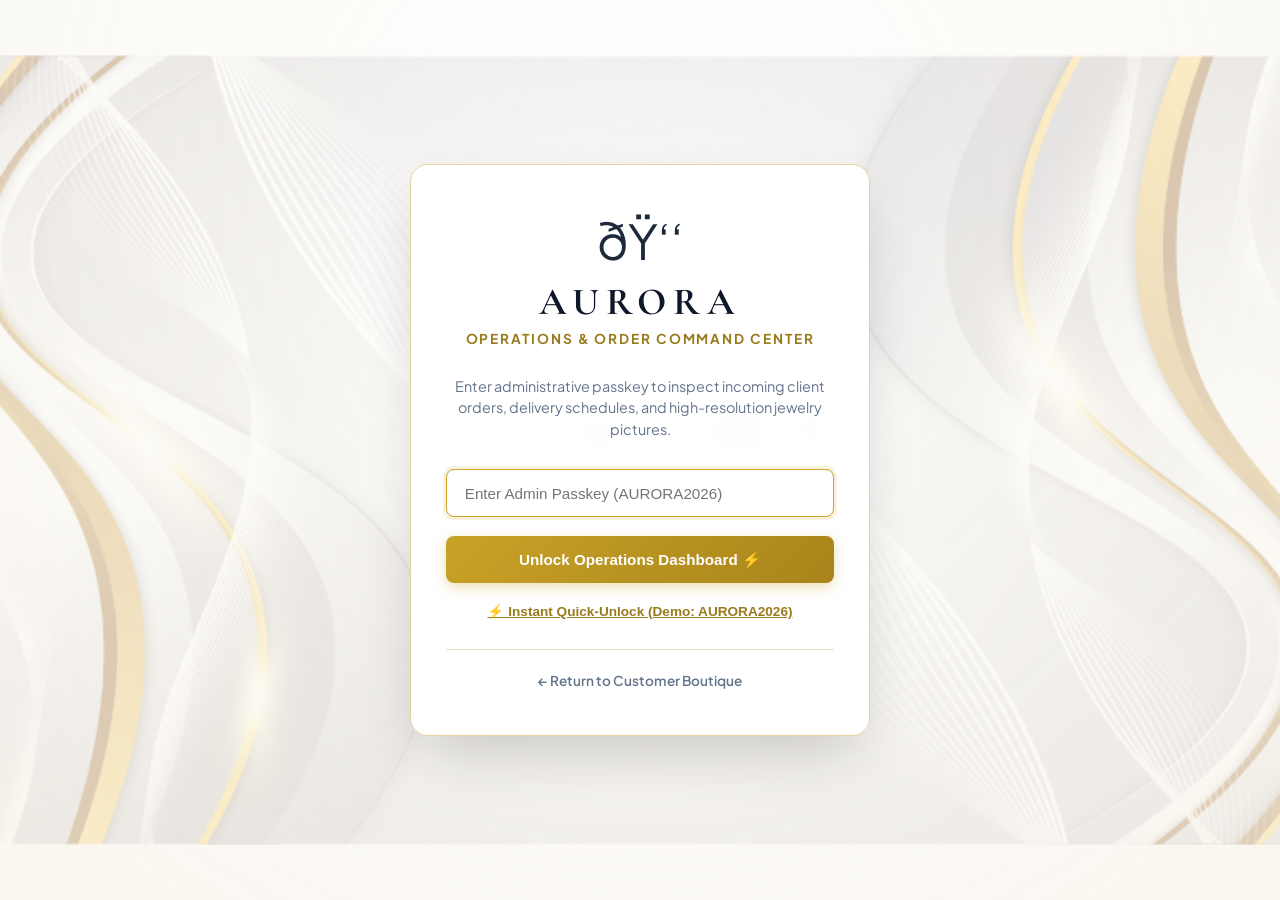
==== commit e93d8ec4: "Redesign Admin Dashboard: luxury fluid background, fixed character encoding/mojibake, and big order " ====
--- a/admin.html
+++ b/admin.html
@@ -3,39 +3,51 @@
 <head>
   <meta charset="UTF-8">
   <meta name="viewport" content="width=device-width, initial-scale=1.0">
-  <title>Aurora Atelier â€” Operations & Order Command Center</title>
+  <title>Aurora Atelier &mdash; Operations &amp; Order Command Center</title>
   <link rel="preconnect" href="https://fonts.googleapis.com">
   <link rel="preconnect" href="https://fonts.gstatic.com" crossorigin>
-  <link href="https://fonts.googleapis.com/css2?family=Cormorant+Garamond:wght@600;700&family=Plus+Jakarta+Sans:wght@300;400;500;600;700;800&display=swap" rel="stylesheet">
+  <link href="https://fonts.googleapis.com/css2?family=Cormorant+Garamond:ital,wght@0,600;0,700;1,400&family=Plus+Jakarta+Sans:wght@300;400;500;600;700;800&display=swap" rel="stylesheet">
   <link rel="icon" href="data:image/svg+xml,<svg xmlns=%22http://www.w3.org/2000/svg%22 viewBox=%220 0 100 100%22><text y=%22.9em%22 font-size=%2290%22>ðŸ‘‘</text></svg>">
   <style>
     :root {
       --gold-primary: #C9A227;
       --gold-dark: #9A7B1C;
-      --gold-light: #E2C974;
+      --gold-light: #E5CF87;
       --gold-bg: #FAF7EE;
-      --gold-border: #E8DCB8;
+      --gold-border: #E5D5A5;
       --dark-navy: #0F172A;
-      --card-bg: #FFFFFF;
+      --card-bg: rgba(255, 255, 255, 0.94);
       --text-main: #1E293B;
       --text-muted: #64748B;
-      --bg-page: #F8FAFC;
-      --border-color: #E2E8F0;
+      --bg-page: #F4EFE6;
+      --border-color: #E2D9C8;
       --radius-sm: 8px;
-      --radius-md: 12px;
-      --radius-lg: 16px;
-      --shadow-sm: 0 1px 3px rgba(0,0,0,0.06);
-      --shadow-md: 0 4px 12px rgba(0,0,0,0.08);
-      --shadow-lg: 0 10px 25px rgba(0,0,0,0.1);
+      --radius-md: 14px;
+      --radius-lg: 18px;
+      --shadow-sm: 0 2px 8px rgba(0, 0, 0, 0.04);
+      --shadow-md: 0 8px 24px rgba(0, 0, 0, 0.08);
+      --shadow-lg: 0 16px 36px rgba(0, 0, 0, 0.12);
     }
 
     * { box-sizing: border-box; margin: 0; padding: 0; }
+    
     body {
       font-family: 'Plus Jakarta Sans', sans-serif;
-      background-color: var(--bg-page);
+      background: #F8F5EE url('./static/images/luxury-bg.png') no-repeat center center fixed;
+      background-size: cover;
       color: var(--text-main);
       min-height: 100vh;
       -webkit-font-smoothing: antialiased;
+      position: relative;
+    }
+
+    /* Ambient soft backdrop overlay */
+    .luxury-page-backdrop {
+      position: fixed;
+      inset: 0;
+      background: radial-gradient(circle at 50% 20%, rgba(255, 255, 255, 0.6) 0%, rgba(248, 244, 235, 0.75) 100%);
+      pointer-events: none;
+      z-index: 0;
     }
 
     /* Passkey Gate Screen */
@@ -44,26 +56,28 @@
       display: flex;
       align-items: center;
       justify-content: center;
-      background: radial-gradient(circle at 50% 20%, #1E293B 0%, #0F172A 100%);
       padding: 1.5rem;
+      position: relative;
+      z-index: 10;
     }
 
     .gate-card {
-      background: #FFFFFF;
+      background: rgba(255, 255, 255, 0.96);
+      backdrop-filter: blur(16px);
       width: 100%;
-      max-width: 440px;
-      padding: 2.5rem;
+      max-width: 460px;
+      padding: 2.8rem 2.2rem;
       border-radius: var(--radius-lg);
-      box-shadow: 0 25px 50px -12px rgba(0,0,0,0.35);
+      box-shadow: 0 25px 60px -15px rgba(0, 0, 0, 0.2);
       text-align: center;
-      border: 1px solid rgba(201, 162, 39, 0.3);
+      border: 1.5px solid var(--gold-border);
     }
 
     .gate-logo {
       font-family: 'Cormorant Garamond', serif;
-      font-size: 2.2rem;
-      font-weight: 700;
-      letter-spacing: 0.15em;
+      font-size: 2.4rem;
+      font-weight: 700;
+      letter-spacing: 0.18em;
       color: var(--dark-navy);
       margin-bottom: 0.3rem;
     }
@@ -71,20 +85,21 @@
     .gate-subtitle {
       font-size: 0.85rem;
       text-transform: uppercase;
-      letter-spacing: 0.12em;
+      letter-spacing: 0.14em;
       color: var(--gold-dark);
-      margin-bottom: 2rem;
-      font-weight: 600;
+      margin-bottom: 1.8rem;
+      font-weight: 700;
     }
 
     .form-input {
       width: 100%;
-      padding: 0.85rem 1rem;
+      padding: 0.9rem 1.1rem;
       font-size: 0.95rem;
       border: 1.5px solid var(--border-color);
       border-radius: var(--radius-sm);
       margin-bottom: 1.2rem;
       outline: none;
+      background: #FFFFFF;
       transition: all 0.2s;
     }
     .form-input:focus {
@@ -94,7 +109,7 @@
 
     .btn-gold {
       width: 100%;
-      padding: 0.85rem 1.5rem;
+      padding: 0.9rem 1.5rem;
       background: linear-gradient(135deg, #C9A227 0%, #A8841B 100%);
       color: #FFFFFF;
       font-size: 0.95rem;
@@ -102,12 +117,12 @@
       border: none;
       border-radius: var(--radius-sm);
       cursor: pointer;
-      box-shadow: 0 4px 12px rgba(201, 162, 39, 0.3);
+      box-shadow: 0 4px 14px rgba(201, 162, 39, 0.35);
       transition: all 0.2s;
     }
     .btn-gold:hover {
-      transform: translateY(-1px);
-      box-shadow: 0 6px 16px rgba(201, 162, 39, 0.4);
+      transform: translateY(-2px);
+      box-shadow: 0 8px 20px rgba(201, 162, 39, 0.45);
     }
 
     /* Admin Dashboard Layout */
@@ -115,31 +130,34 @@
       display: none;
       min-height: 100vh;
       flex-direction: column;
+      position: relative;
+      z-index: 10;
     }
 
     /* Top Operations Bar */
     .admin-navbar {
       background: #0F172A;
       color: #FFFFFF;
-      padding: 1rem 2rem;
+      padding: 1.1rem 2.2rem;
       display: flex;
       align-items: center;
       justify-content: space-between;
-      border-bottom: 2px solid var(--gold-primary);
+      border-bottom: 3px solid var(--gold-primary);
       position: sticky;
       top: 0;
       z-index: 100;
+      box-shadow: 0 4px 20px rgba(0, 0, 0, 0.15);
     }
 
     .admin-brand {
       display: flex;
       align-items: center;
-      gap: 1rem;
+      gap: 1.2rem;
     }
     .admin-brand-title {
       font-family: 'Cormorant Garamond', serif;
-      font-size: 1.6rem;
-      letter-spacing: 0.12em;
+      font-size: 1.8rem;
+      letter-spacing: 0.15em;
       color: var(--gold-light);
       font-weight: 700;
     }
@@ -147,383 +165,486 @@
       background: rgba(201, 162, 39, 0.2);
       border: 1px solid var(--gold-primary);
       color: var(--gold-light);
-      font-size: 0.72rem;
-      font-weight: 700;
-      padding: 0.2rem 0.6rem;
+      font-size: 0.75rem;
+      font-weight: 700;
+      padding: 0.25rem 0.75rem;
       border-radius: 999px;
-      letter-spacing: 0.08em;
+      letter-spacing: 0.1em;
       text-transform: uppercase;
+      display: inline-flex;
+      align-items: center;
+      gap: 0.4rem;
     }
 
     .nav-user-meta {
       display: flex;
       align-items: center;
-      gap: 1rem;
+      gap: 1.2rem;
     }
     .btn-logout {
-      background: rgba(255,255,255,0.1);
+      background: rgba(255, 255, 255, 0.08);
       color: #E2E8F0;
-      border: 1px solid rgba(255,255,255,0.2);
-      padding: 0.45rem 0.9rem;
-      font-size: 0.8rem;
+      border: 1px solid rgba(255, 255, 255, 0.2);
+      padding: 0.5rem 1rem;
+      font-size: 0.82rem;
       font-weight: 600;
       border-radius: var(--radius-sm);
       cursor: pointer;
       transition: all 0.2s;
+      display: inline-flex;
+      align-items: center;
+      gap: 0.4rem;
     }
     .btn-logout:hover {
-      background: rgba(239, 68, 68, 0.2);
+      background: rgba(239, 68, 68, 0.25);
       border-color: #EF4444;
       color: #FCA5A5;
     }
 
+    .btn-open-store {
+      color: var(--gold-light);
+      font-size: 0.85rem;
+      text-decoration: none;
+      font-weight: 700;
+      padding: 0.5rem 0.9rem;
+      border: 1px solid var(--gold-primary);
+      border-radius: var(--radius-sm);
+      background: rgba(201, 162, 39, 0.1);
+      transition: all 0.2s;
+    }
+    .btn-open-store:hover {
+      background: var(--gold-primary);
+      color: #0F172A;
+    }
+
     /* Main Container */
     .admin-container {
-      max-width: 1380px;
+      max-width: 1420px;
       width: 100%;
       margin: 0 auto;
-      padding: 2rem 1.5rem;
+      padding: 2.2rem 1.5rem;
       flex: 1;
     }
 
     /* Metrics Bar */
     .metrics-grid {
       display: grid;
-      grid-template-columns: repeat(auto-fit, minmax(240px, 1fr));
-      gap: 1.25rem;
-      margin-bottom: 2rem;
+      grid-template-columns: repeat(auto-fit, minmax(260px, 1fr));
+      gap: 1.4rem;
+      margin-bottom: 2.2rem;
     }
 
     .metric-card {
       background: var(--card-bg);
+      backdrop-filter: blur(12px);
       border-radius: var(--radius-md);
-      padding: 1.5rem;
-      border: 1px solid var(--border-color);
-      box-shadow: var(--shadow-sm);
-      display: flex;
-      align-items: center;
-      gap: 1.2rem;
+      padding: 1.6rem 1.5rem;
+      border: 1.5px solid var(--border-color);
+      box-shadow: var(--shadow-md);
+      display: flex;
+      align-items: center;
+      gap: 1.3rem;
+      transition: transform 0.2s;
+    }
+    .metric-card:hover {
+      transform: translateY(-2px);
+      box-shadow: var(--shadow-lg);
     }
 
     .metric-icon-box {
-      width: 54px;
-      height: 54px;
+      width: 58px;
+      height: 58px;
       border-radius: var(--radius-md);
       display: flex;
       align-items: center;
       justify-content: center;
-      font-size: 1.6rem;
       flex-shrink: 0;
     }
-    .metric-icon-gold { background: #FAF3DF; color: var(--gold-dark); border: 1px solid var(--gold-border); }
-    .metric-icon-blue { background: #EFF6FF; color: #2563EB; border: 1px solid #BFDBFE; }
-    .metric-icon-green { background: #F0FDF4; color: #16A34A; border: 1px solid #BBF7D0; }
-    .metric-icon-purple { background: #FAF5FF; color: #9333EA; border: 1px solid #E9D5FF; }
+    .metric-icon-gold { background: #FAF3DF; color: var(--gold-dark); border: 1.5px solid var(--gold-border); }
+    .metric-icon-blue { background: #EFF6FF; color: #2563EB; border: 1.5px solid #BFDBFE; }
+    .metric-icon-purple { background: #FAF5FF; color: #9333EA; border: 1.5px solid #E9D5FF; }
+    .metric-icon-green { background: #F0FDF4; color: #16A34A; border: 1.5px solid #BBF7D0; }
 
     .metric-title {
       font-size: 0.8rem;
       text-transform: uppercase;
-      letter-spacing: 0.08em;
+      letter-spacing: 0.1em;
       color: var(--text-muted);
-      font-weight: 600;
-      margin-bottom: 0.25rem;
+      font-weight: 700;
+      margin-bottom: 0.3rem;
     }
     .metric-value {
-      font-size: 1.7rem;
+      font-size: 1.85rem;
       font-weight: 800;
       color: var(--dark-navy);
     }
 
-    /* Orders Section Header & Controls */
+    /* Section Container Card */
     .section-card {
       background: var(--card-bg);
+      backdrop-filter: blur(16px);
       border-radius: var(--radius-lg);
-      border: 1px solid var(--border-color);
-      box-shadow: var(--shadow-sm);
+      border: 1.5px solid var(--border-color);
+      box-shadow: var(--shadow-md);
       overflow: hidden;
-      margin-bottom: 2rem;
+      margin-bottom: 2.5rem;
     }
 
     .section-header-bar {
-      padding: 1.25rem 1.75rem;
-      border-bottom: 1px solid var(--border-color);
+      padding: 1.4rem 2rem;
+      border-bottom: 1.5px solid var(--border-color);
       display: flex;
       align-items: center;
       justify-content: space-between;
       flex-wrap: wrap;
-      gap: 1rem;
-      background: #FAF8F5;
+      gap: 1.2rem;
+      background: rgba(250, 247, 240, 0.95);
     }
 
     .section-heading {
-      font-size: 1.25rem;
-      font-weight: 700;
+      font-size: 1.35rem;
+      font-weight: 800;
       color: var(--dark-navy);
       display: flex;
       align-items: center;
-      gap: 0.6rem;
+      gap: 0.75rem;
     }
 
     .filter-controls {
       display: flex;
       align-items: center;
-      gap: 0.75rem;
+      gap: 0.9rem;
       flex-wrap: wrap;
     }
 
     .search-input {
-      padding: 0.55rem 0.9rem;
+      padding: 0.65rem 1rem;
       border: 1.5px solid var(--border-color);
       border-radius: var(--radius-sm);
-      font-size: 0.85rem;
-      min-width: 260px;
+      font-size: 0.9rem;
+      min-width: 280px;
       outline: none;
+      background: #FFFFFF;
     }
     .search-input:focus { border-color: var(--gold-primary); }
 
     .status-select {
-      padding: 0.55rem 0.9rem;
+      padding: 0.65rem 1rem;
       border: 1.5px solid var(--border-color);
       border-radius: var(--radius-sm);
-      font-size: 0.85rem;
-      font-weight: 600;
+      font-size: 0.88rem;
+      font-weight: 700;
       outline: none;
       background: #FFFFFF;
-    }
-
-    /* Orders Table / Cards */
-    .orders-table-wrap {
-      overflow-x: auto;
-    }
-
-    .admin-orders-table {
-      width: 100%;
-      border-collapse: collapse;
-      text-align: left;
-      font-size: 0.88rem;
-    }
-
-    .admin-orders-table th {
-      background: #F1F5F9;
+      cursor: pointer;
+    }
+
+    /* BIG ORDERS CONTAINER (Luxury Card Layout) */
+    .orders-cards-list {
+      padding: 1.5rem 2rem;
+      display: flex;
+      flex-direction: column;
+      gap: 1.6rem;
+    }
+
+    .big-order-card {
+      background: #FFFFFF;
+      border: 1.5px solid var(--border-color);
+      border-radius: var(--radius-md);
+      box-shadow: 0 3px 12px rgba(0,0,0,0.04);
+      padding: 1.6rem;
+      transition: all 0.2s ease;
+    }
+    .big-order-card:hover {
+      border-color: var(--gold-primary);
+      box-shadow: var(--shadow-md);
+    }
+
+    /* Order Top Meta Bar */
+    .order-card-header {
+      display: flex;
+      align-items: center;
+      justify-content: space-between;
+      flex-wrap: wrap;
+      gap: 0.8rem;
+      padding-bottom: 1.1rem;
+      border-bottom: 1.5px solid #F1F5F9;
+      margin-bottom: 1.3rem;
+    }
+
+    .order-id-group {
+      display: flex;
+      align-items: center;
+      gap: 0.9rem;
+      flex-wrap: wrap;
+    }
+
+    .order-id-pill {
+      font-family: monospace;
+      font-weight: 800;
+      color: var(--gold-dark);
+      font-size: 1.05rem;
+      background: #FAF3DF;
+      border: 1.5px solid var(--gold-border);
+      padding: 0.35rem 0.75rem;
+      border-radius: 8px;
+      letter-spacing: 0.05em;
+    }
+
+    .order-timestamp {
+      font-size: 0.85rem;
       color: var(--text-muted);
-      font-weight: 700;
+      font-weight: 500;
+    }
+
+    /* Order Inner 3-Column Grid */
+    .order-grid-columns {
+      display: grid;
+      grid-template-columns: 1.2fr 1.8fr 1.3fr;
+      gap: 1.8rem;
+      align-items: start;
+    }
+
+    /* Column 1: Client Profile */
+    .col-section-title {
+      font-size: 0.75rem;
+      font-weight: 800;
       text-transform: uppercase;
-      font-size: 0.75rem;
-      letter-spacing: 0.06em;
-      padding: 0.9rem 1.2rem;
-      border-bottom: 1px solid var(--border-color);
-    }
-
-    .admin-orders-table td {
-      padding: 1.2rem;
-      border-bottom: 1px solid var(--border-color);
-      vertical-align: top;
-    }
-
-    .admin-orders-table tr:hover {
-      background: #FDFCF9;
-    }
-
-    /* Order Column Badges & UI */
-    .order-id-badge {
-      font-family: monospace;
-      font-weight: 800;
+      letter-spacing: 0.1em;
+      color: var(--text-muted);
+      margin-bottom: 0.6rem;
+    }
+
+    .client-card-box {
+      background: #F8FAFC;
+      border: 1.5px solid #E2E8F0;
+      border-radius: var(--radius-sm);
+      padding: 1.1rem;
+    }
+    .client-name-text {
+      font-size: 1.1rem;
+      font-weight: 800;
+      color: var(--dark-navy);
+      margin-bottom: 0.3rem;
+    }
+    .client-meta-line {
+      font-size: 0.85rem;
+      color: #475569;
+      display: flex;
+      align-items: center;
+      gap: 0.5rem;
+      margin-bottom: 0.3rem;
+    }
+    .client-address-text {
+      font-size: 0.82rem;
+      color: #334155;
+      background: #FFFFFF;
+      border: 1px solid #CBD5E1;
+      padding: 0.6rem 0.8rem;
+      border-radius: 6px;
+      margin-top: 0.5rem;
+      line-height: 1.45;
+    }
+
+    /* Column 2: Big Product Pictures & Details */
+    .ordered-products-wrap {
+      display: flex;
+      flex-direction: column;
+      gap: 0.9rem;
+    }
+
+    .big-product-item {
+      display: flex;
+      align-items: center;
+      gap: 1.2rem;
+      background: #FAF8F5;
+      border: 1.5px solid var(--gold-border);
+      border-radius: var(--radius-sm);
+      padding: 0.8rem 1rem;
+      box-shadow: 0 2px 6px rgba(0,0,0,0.02);
+    }
+
+    .big-product-img {
+      width: 84px;
+      height: 84px;
+      object-fit: cover;
+      border-radius: 8px;
+      border: 1.5px solid #CBD5E1;
+      background: #FFFFFF;
+      flex-shrink: 0;
+      transition: transform 0.2s;
+    }
+    .big-product-img:hover {
+      transform: scale(1.05);
+    }
+
+    .product-text-details {
+      flex: 1;
+      min-width: 0;
+    }
+    .product-title-bold {
+      font-size: 1.05rem;
+      font-weight: 800;
+      color: var(--dark-navy);
+      margin-bottom: 0.25rem;
+    }
+    .product-metal-tag {
+      font-size: 0.82rem;
       color: var(--gold-dark);
-      font-size: 0.92rem;
-      background: #FAF3DF;
-      border: 1px solid var(--gold-border);
-      padding: 0.25rem 0.55rem;
-      border-radius: 6px;
-      display: inline-block;
-      margin-bottom: 0.35rem;
-    }
-
-    .order-date-text {
-      font-size: 0.78rem;
-      color: var(--text-muted);
-    }
-
-    /* Customer Info Block */
-    .customer-info-box {
-      line-height: 1.45;
-    }
-    .customer-name {
-      font-weight: 700;
-      color: var(--dark-navy);
-      font-size: 0.95rem;
-    }
-    .customer-contact {
+      font-weight: 700;
+      margin-bottom: 0.2rem;
+    }
+    .product-qty-size {
       font-size: 0.8rem;
       color: var(--text-muted);
-      margin-top: 0.2rem;
-    }
-    .customer-address {
-      font-size: 0.78rem;
-      color: #475569;
+    }
+    .product-subtotal-price {
+      font-size: 0.95rem;
+      font-weight: 800;
+      color: var(--dark-navy);
+      margin-top: 0.3rem;
+    }
+
+    /* Column 3: Financials & Operations */
+    .operations-box {
       background: #F8FAFC;
-      border: 1px solid #E2E8F0;
-      border-radius: 6px;
-      padding: 0.45rem 0.6rem;
-      margin-top: 0.4rem;
-      max-width: 260px;
-    }
-
-    /* Product Item Visual Gallery (Image + Title + Price) */
-    .order-products-gallery {
-      display: flex;
-      flex-direction: column;
-      gap: 0.75rem;
-      min-width: 280px;
-    }
-
-    .order-product-item {
-      display: flex;
-      align-items: center;
-      gap: 0.75rem;
-      background: #FFFFFF;
-      border: 1px solid var(--border-color);
+      border: 1.5px solid #E2E8F0;
       border-radius: var(--radius-sm);
-      padding: 0.45rem 0.6rem;
-      box-shadow: 0 1px 2px rgba(0,0,0,0.03);
-    }
-
-    .product-thumb-img {
-      width: 52px;
-      height: 52px;
-      object-fit: cover;
-      border-radius: 6px;
-      border: 1px solid #CBD5E1;
-      background: #F1F5F9;
-      flex-shrink: 0;
-    }
-
-    .product-info-col {
-      flex: 1;
-      min-width: 0;
-    }
-    .product-item-title {
-      font-weight: 700;
-      color: var(--dark-navy);
-      font-size: 0.84rem;
-      white-space: nowrap;
-      overflow: hidden;
-      text-overflow: ellipsis;
-    }
-    .product-item-meta {
-      font-size: 0.75rem;
-      color: var(--text-muted);
-    }
-    .product-item-pricing {
-      font-size: 0.78rem;
-      font-weight: 700;
-      color: var(--gold-dark);
-    }
-
-    /* Amount & Payment */
-    .amount-display {
-      font-size: 1.15rem;
-      font-weight: 800;
-      color: var(--dark-navy);
-      margin-bottom: 0.25rem;
+      padding: 1.1rem;
+    }
+
+    .grand-total-row {
+      display: flex;
+      justify-content: space-between;
+      align-items: baseline;
+      margin-bottom: 0.6rem;
+      padding-bottom: 0.6rem;
+      border-bottom: 1px solid #E2E8F0;
+    }
+    .grand-total-label { font-size: 0.85rem; font-weight: 700; color: var(--text-muted); }
+    .grand-total-val { font-size: 1.35rem; font-weight: 900; color: var(--gold-dark); }
+
+    .payment-tag-row {
+      display: flex;
+      align-items: center;
+      justify-content: space-between;
+      margin-bottom: 0.8rem;
     }
     .payment-badge {
       display: inline-block;
-      padding: 0.2rem 0.55rem;
-      border-radius: 4px;
-      font-size: 0.72rem;
-      font-weight: 700;
+      padding: 0.25rem 0.65rem;
+      border-radius: 6px;
+      font-size: 0.75rem;
+      font-weight: 800;
       text-transform: uppercase;
-      letter-spacing: 0.05em;
+      letter-spacing: 0.06em;
     }
     .badge-paid { background: #DCFCE7; color: #15803D; border: 1px solid #86EFAC; }
     .badge-cod { background: #FEF3C7; color: #92400E; border: 1px solid #FDE68A; }
     .badge-pending { background: #F1F5F9; color: #475569; border: 1px solid #CBD5E1; }
 
-    /* Delivery Time & Status Dispatcher */
-    .delivery-schedule-box {
-      font-size: 0.8rem;
-      line-height: 1.4;
-    }
-    .delivery-date-highlight {
-      font-weight: 700;
-      color: #1E293B;
-    }
-    .delivery-slot-pill {
+    .delivery-schedule-row {
+      font-size: 0.82rem;
+      line-height: 1.45;
+      margin-bottom: 0.8rem;
+    }
+    .delivery-slot-badge {
       display: inline-block;
       background: #EFF6FF;
       color: #1D4ED8;
       border: 1px solid #BFDBFE;
-      padding: 0.15rem 0.5rem;
+      padding: 0.2rem 0.55rem;
       border-radius: 4px;
-      font-size: 0.72rem;
-      font-weight: 600;
+      font-size: 0.75rem;
+      font-weight: 700;
       margin-top: 0.2rem;
     }
 
-    .order-status-dropdown {
-      padding: 0.4rem 0.6rem;
+    .status-select-action {
+      width: 100%;
+      padding: 0.55rem 0.8rem;
       border-radius: 6px;
-      font-size: 0.8rem;
-      font-weight: 700;
-      outline: none;
+      font-size: 0.85rem;
+      font-weight: 800;
+      border: 1.5px solid var(--border-color);
+      margin-bottom: 0.8rem;
+      background: #FFFFFF;
       cursor: pointer;
-      border: 1.5px solid var(--border-color);
-      margin-top: 0.5rem;
-      background: #FFFFFF;
-    }
-
-    /* Action Buttons */
-    .action-btn-row {
-      display: flex;
-      flex-direction: column;
-      gap: 0.4rem;
-    }
-    .btn-action-slip {
-      background: #F8FAFC;
-      border: 1px solid var(--border-color);
-      color: var(--text-main);
-      padding: 0.35rem 0.65rem;
+    }
+
+    .order-actions-grid {
+      display: grid;
+      grid-template-columns: 1fr 1fr;
+      gap: 0.6rem;
+    }
+
+    .btn-slip {
+      background: #FAF3DF;
+      border: 1.5px solid var(--gold-primary);
+      color: var(--gold-dark);
+      padding: 0.5rem;
       border-radius: 6px;
-      font-size: 0.76rem;
-      font-weight: 600;
+      font-size: 0.82rem;
+      font-weight: 700;
       cursor: pointer;
+      text-align: center;
       transition: all 0.15s;
     }
-    .btn-action-slip:hover {
-      background: #FAF3DF;
-      border-color: var(--gold-primary);
-      color: var(--gold-dark);
-    }
-
-    .btn-action-del {
+    .btn-slip:hover {
+      background: var(--gold-primary);
+      color: #FFFFFF;
+    }
+
+    .btn-del {
       background: #FEF2F2;
-      border: 1px solid #FECACA;
+      border: 1.5px solid #FECACA;
       color: #DC2626;
-      padding: 0.35rem 0.65rem;
+      padding: 0.5rem;
       border-radius: 6px;
-      font-size: 0.76rem;
-      font-weight: 600;
+      font-size: 0.82rem;
+      font-weight: 700;
       cursor: pointer;
+      text-align: center;
       transition: all 0.15s;
     }
-    .btn-action-del:hover {
+    .btn-del:hover {
       background: #DC2626;
       color: #FFFFFF;
     }
 
-    /* Empty state */
-    .empty-orders-view {
-      text-align: center;
-      padding: 4rem 1rem;
+    /* Bespoke Table Styling */
+    .bespoke-table-wrap {
+      overflow-x: auto;
+      padding: 0 1rem 1.5rem 1rem;
+    }
+    .bespoke-table {
+      width: 100%;
+      border-collapse: collapse;
+      font-size: 0.88rem;
+    }
+    .bespoke-table th {
+      background: #F1F5F9;
       color: var(--text-muted);
-    }
-
-    /* Printable Slip Modal */
+      font-weight: 800;
+      text-transform: uppercase;
+      font-size: 0.75rem;
+      letter-spacing: 0.08em;
+      padding: 0.9rem 1.2rem;
+      border-bottom: 1.5px solid var(--border-color);
+      text-align: left;
+    }
+    .bespoke-table td {
+      padding: 1.2rem;
+      border-bottom: 1px solid var(--border-color);
+      vertical-align: top;
+    }
+
+    /* Modal Styling */
     .slip-modal-backdrop {
       position: fixed;
       inset: 0;
-      background: rgba(15, 23, 42, 0.7);
-      backdrop-filter: blur(4px);
+      background: rgba(15, 23, 42, 0.75);
+      backdrop-filter: blur(6px);
       z-index: 1000;
       display: none;
       align-items: center;
@@ -533,7 +654,7 @@
 
     .slip-card {
       background: #FFFFFF;
-      max-width: 600px;
+      max-width: 620px;
       width: 100%;
       border-radius: var(--radius-lg);
       padding: 2.5rem;
@@ -543,6 +664,13 @@
       overflow-y: auto;
     }
 
+    @media (max-width: 1024px) {
+      .order-grid-columns {
+        grid-template-columns: 1fr;
+        gap: 1.2rem;
+      }
+    }
+
     @media print {
       body * { visibility: hidden; }
       #printableSlipContent, #printableSlipContent * { visibility: visible; }
@@ -552,30 +680,33 @@
 </head>
 <body>
 
+  <!-- Ambient Backdrop Filter -->
+  <div class="luxury-page-backdrop"></div>
+
   <!-- PASSKEY GATE SCREEN -->
   <div class="admin-gate-screen" id="adminGateScreen">
     <div class="gate-card">
-      <div style="font-size: 2.8rem; margin-bottom: 0.5rem;">ðŸ‘‘</div>
+      <div style="font-size: 3rem; margin-bottom: 0.5rem;">ðŸ‘‘</div>
       <h1 class="gate-logo">AURORA</h1>
-      <div class="gate-subtitle">Operations & Order Command Center</div>
+      <div class="gate-subtitle">Operations &amp; Order Command Center</div>
       
-      <p style="font-size: 0.88rem; color: var(--text-muted); margin-bottom: 1.5rem;">
-        Enter administrative passkey to inspect incoming client orders, delivery schedules, and product photos.
+      <p style="font-size: 0.9rem; color: var(--text-muted); margin-bottom: 1.8rem; line-height: 1.5;">
+        Enter administrative passkey to inspect incoming client orders, delivery schedules, and high-resolution jewelry pictures.
       </p>
 
       <form id="adminPasskeyForm" onsubmit="handleAdminPasskeySubmit(event)">
         <input type="password" id="adminPasskeyInput" class="form-input" placeholder="Enter Admin Passkey (AURORA2026)" required autofocus>
-        <button type="submit" class="btn-gold" style="margin-bottom: 0.8rem;">
-          Unlock Operations Dashboard âš¡
+        <button type="submit" class="btn-gold" style="margin-bottom: 1rem;">
+          Unlock Operations Dashboard &#9889;
         </button>
       </form>
 
-      <button type="button" onclick="quickUnlockDemo()" style="background:none; border:none; color:var(--gold-dark); font-size:0.82rem; font-weight:700; cursor:pointer; text-decoration:underline;">
-        âš¡ Instant Quick-Unlock (Demo: AURORA2026)
+      <button type="button" onclick="quickUnlockDemo()" style="background:none; border:none; color:var(--gold-dark); font-size:0.85rem; font-weight:700; cursor:pointer; text-decoration:underline;">
+        &#9889; Instant Quick-Unlock (Demo: AURORA2026)
       </button>
       
-      <div style="margin-top: 1.5rem; border-top: 1px solid var(--border-color); padding-top: 1rem;">
-        <a href="index.html" style="font-size: 0.82rem; color: var(--text-muted); text-decoration: none;">
+      <div style="margin-top: 1.8rem; border-top: 1px solid var(--border-color); padding-top: 1.2rem;">
+        <a href="index.html" style="font-size: 0.85rem; color: var(--text-muted); text-decoration: none; font-weight: 600;">
           &larr; Return to Customer Boutique
         </a>
       </div>
@@ -593,10 +724,12 @@
       </div>
 
       <div class="nav-user-meta">
-        <span style="font-size:0.85rem; color:#94A3B8;">Master Concierge Active</span>
-        <button class="btn-logout" onclick="logoutAdmin()">Sign Out & Lock ðŸ”’</button>
-        <a href="index.html" target="_blank" style="color:var(--gold-light); font-size:0.85rem; text-decoration:none; font-weight:600;">
-          Open Store â†—
+        <span style="font-size:0.85rem; color:#CBD5E1; font-weight:500;">Master Concierge Active</span>
+        <button class="btn-logout" onclick="logoutAdmin()">
+          <span>ðŸ”’</span> Sign Out &amp; Lock
+        </button>
+        <a href="index.html" target="_blank" class="btn-open-store">
+          Open Boutique &nearr;
         </a>
       </div>
     </nav>
@@ -607,15 +740,19 @@
       <!-- Metrics Bar -->
       <section class="metrics-grid">
         <div class="metric-card">
-          <div class="metric-icon-box metric-icon-gold">â‚¹</div>
+          <div class="metric-icon-box metric-icon-gold">
+            <span style="font-size:1.6rem; font-weight:800; color:var(--gold-dark);">&#8377;</span>
+          </div>
           <div>
             <div class="metric-title">Total Revenue</div>
-            <div class="metric-value" id="metricTotalRevenue">â‚¹0</div>
+            <div class="metric-value" id="metricTotalRevenue">&#8377;0</div>
           </div>
         </div>
 
         <div class="metric-card">
-          <div class="metric-icon-box metric-icon-blue">ðŸ“¦</div>
+          <div class="metric-icon-box metric-icon-blue">
+            <span style="font-size:1.6rem;">ðŸ“¦</span>
+          </div>
           <div>
             <div class="metric-title">Total Orders</div>
             <div class="metric-value" id="metricTotalOrders">0</div>
@@ -623,7 +760,9 @@
         </div>
 
         <div class="metric-card">
-          <div class="metric-icon-box metric-icon-purple">â³</div>
+          <div class="metric-icon-box metric-icon-purple">
+            <span style="font-size:1.6rem;">â³</span>
+          </div>
           <div>
             <div class="metric-title">Active Dispatches</div>
             <div class="metric-value" id="metricActiveOrders">0</div>
@@ -631,7 +770,9 @@
         </div>
 
         <div class="metric-card">
-          <div class="metric-icon-box metric-icon-green">âœ“</div>
+          <div class="metric-icon-box metric-icon-green">
+            <span style="font-size:1.6rem; color:#16A34A; font-weight:800;">âœ“</span>
+          </div>
           <div>
             <div class="metric-title">Delivered Heirlooms</div>
             <div class="metric-value" id="metricDeliveredOrders">0</div>
@@ -639,11 +780,11 @@
         </div>
       </section>
 
-      <!-- Incoming Orders & Picture Viewer -->
+      <!-- Big Incoming Orders Section -->
       <section class="section-card">
         <div class="section-header-bar">
           <h2 class="section-heading">
-            <span>ðŸ“¦</span> Incoming Customer Orders & Product Pictures
+            <span>ðŸ“¦</span> Incoming Customer Orders &amp; Product Pictures
           </h2>
 
           <div class="filter-controls">
@@ -658,28 +799,15 @@
               <option value="Delivered">Delivered</option>
             </select>
 
-            <button class="btn-action-slip" onclick="loadAdminOrders()" title="Refresh Orders">
+            <button class="btn-slip" style="padding:0.65rem 1rem;" onclick="loadAdminOrders()" title="Refresh Orders">
               ðŸ”„ Refresh
             </button>
           </div>
         </div>
 
-        <div class="orders-table-wrap">
-          <table class="admin-orders-table">
-            <thead>
-              <tr>
-                <th>Order Details</th>
-                <th>Client & Delivery Address</th>
-                <th>Ordered Pieces & Pictures</th>
-                <th>Amount & Payment</th>
-                <th>Delivery Time Slot & Status</th>
-                <th>Actions</th>
-              </tr>
-            </thead>
-            <tbody id="adminOrdersTableBody">
-              <!-- Dynamically populated -->
-            </tbody>
-          </table>
+        <!-- Big Order Cards List -->
+        <div class="orders-cards-list" id="adminOrdersCardsContainer">
+          <!-- Dynamically populated -->
         </div>
       </section>
 
@@ -687,20 +815,20 @@
       <section class="section-card">
         <div class="section-header-bar">
           <h2 class="section-heading">
-            <span>âœï¸</span> Bespoke Studio & Client Inspiration Requests
+            <span>âœï¸</span> Bespoke Studio &amp; Client Inspiration Requests
           </h2>
-          <span style="font-size:0.82rem; color:var(--text-muted);" id="bespokeRequestsCount">0 Commissions</span>
+          <span style="font-size:0.85rem; color:var(--text-muted); font-weight:700;" id="bespokeRequestsCount">0 Commissions</span>
         </div>
 
-        <div class="orders-table-wrap">
-          <table class="admin-orders-table">
+        <div class="bespoke-table-wrap">
+          <table class="bespoke-table">
             <thead>
               <tr>
                 <th>Request ID</th>
                 <th>Client Contact</th>
                 <th>Commission Concept / Prompt</th>
                 <th>Uploaded Photo Reference</th>
-                <th>Target Metal & Budget</th>
+                <th>Target Metal &amp; Budget</th>
                 <th>Submitted On</th>
               </tr>
             </thead>
@@ -719,6 +847,6 @@
     <div class="slip-card" id="printableSlipContent"></div>
   </div>
 
-  <script src="./static/js/admin.js?v=4.0"></script>
+  <script src="./static/js/admin.js?v=4.1"></script>
 </body>
 </html>
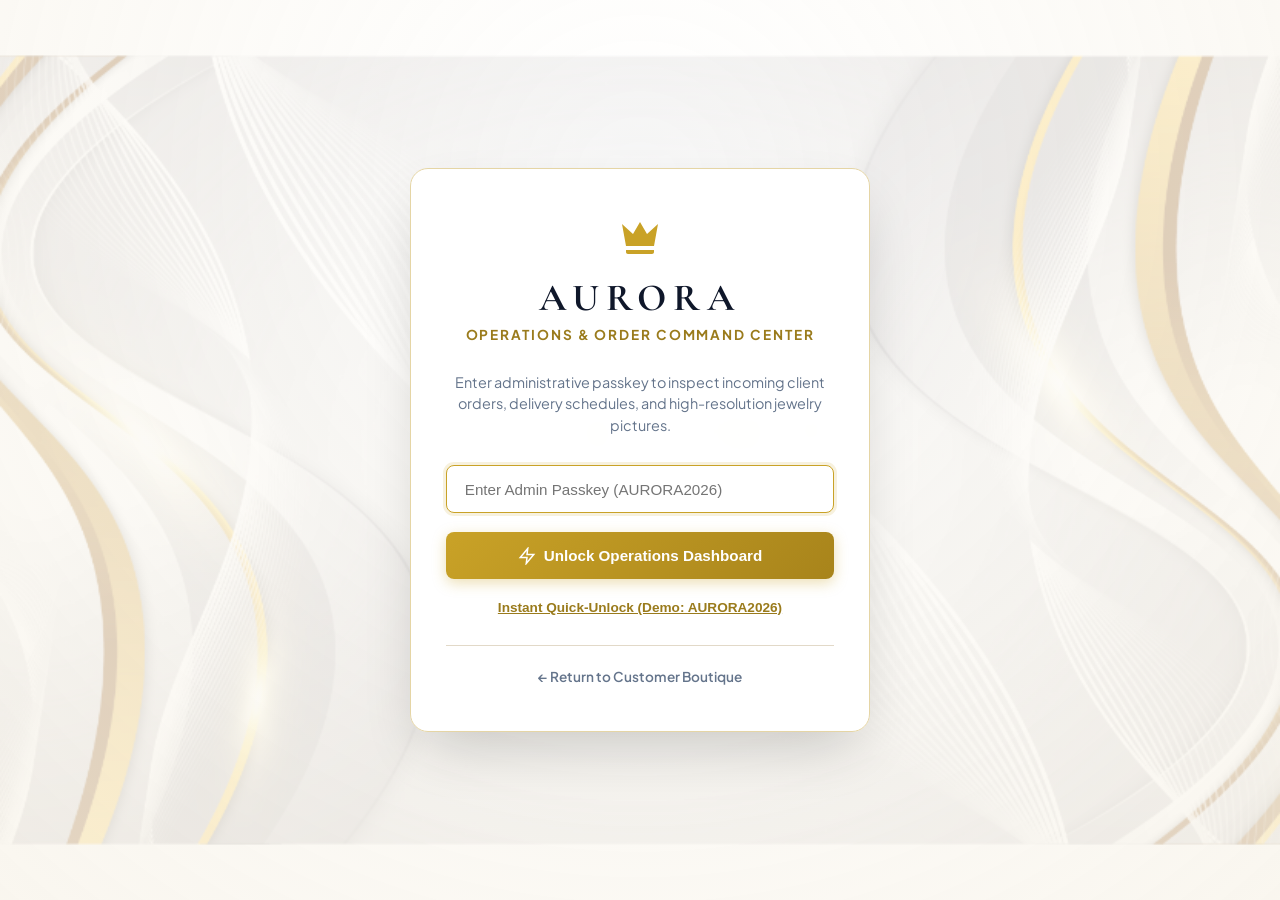
==== commit 17a534ab: "Fix all fonts, character encoding, and mojibake with pure vector SVGs and HTML entities" ====
--- a/admin.html
+++ b/admin.html
@@ -1,13 +1,12 @@
-﻿<!DOCTYPE html>
+<!DOCTYPE html>
 <html lang="en">
 <head>
   <meta charset="UTF-8">
   <meta name="viewport" content="width=device-width, initial-scale=1.0">
-  <title>Aurora Atelier &mdash; Operations &amp; Order Command Center</title>
+  <title>Aurora Atelier - Operations &amp; Order Command Center</title>
   <link rel="preconnect" href="https://fonts.googleapis.com">
   <link rel="preconnect" href="https://fonts.gstatic.com" crossorigin>
   <link href="https://fonts.googleapis.com/css2?family=Cormorant+Garamond:ital,wght@0,600;0,700;1,400&family=Plus+Jakarta+Sans:wght@300;400;500;600;700;800&display=swap" rel="stylesheet">
-  <link rel="icon" href="data:image/svg+xml,<svg xmlns=%22http://www.w3.org/2000/svg%22 viewBox=%220 0 100 100%22><text y=%22.9em%22 font-size=%2290%22>ðŸ‘‘</text></svg>">
   <style>
     :root {
       --gold-primary: #C9A227;
@@ -16,10 +15,10 @@
       --gold-bg: #FAF7EE;
       --gold-border: #E5D5A5;
       --dark-navy: #0F172A;
-      --card-bg: rgba(255, 255, 255, 0.94);
+      --card-bg: rgba(255, 255, 255, 0.95);
       --text-main: #1E293B;
       --text-muted: #64748B;
-      --bg-page: #F4EFE6;
+      --bg-page: #F8F5EE;
       --border-color: #E2D9C8;
       --radius-sm: 8px;
       --radius-md: 14px;
@@ -33,7 +32,7 @@
     
     body {
       font-family: 'Plus Jakarta Sans', sans-serif;
-      background: #F8F5EE url('./static/images/luxury-bg.png') no-repeat center center fixed;
+      background: var(--bg-page) url('./static/images/luxury-bg.png') no-repeat center center fixed;
       background-size: cover;
       color: var(--text-main);
       min-height: 100vh;
@@ -45,9 +44,16 @@
     .luxury-page-backdrop {
       position: fixed;
       inset: 0;
-      background: radial-gradient(circle at 50% 20%, rgba(255, 255, 255, 0.6) 0%, rgba(248, 244, 235, 0.75) 100%);
+      background: radial-gradient(circle at 50% 20%, rgba(255, 255, 255, 0.65) 0%, rgba(248, 244, 235, 0.8) 100%);
       pointer-events: none;
       z-index: 0;
+    }
+
+    /* SVG Icon base class */
+    .svg-icon {
+      display: inline-block;
+      vertical-align: middle;
+      flex-shrink: 0;
     }
 
     /* Passkey Gate Screen */
@@ -73,6 +79,11 @@
       border: 1.5px solid var(--gold-border);
     }
 
+    .gate-crown-icon {
+      color: var(--gold-primary);
+      margin-bottom: 0.8rem;
+    }
+
     .gate-logo {
       font-family: 'Cormorant Garamond', serif;
       font-size: 2.4rem;
@@ -80,6 +91,7 @@
       letter-spacing: 0.18em;
       color: var(--dark-navy);
       margin-bottom: 0.3rem;
+      text-transform: uppercase;
     }
 
     .gate-subtitle {
@@ -119,6 +131,10 @@
       cursor: pointer;
       box-shadow: 0 4px 14px rgba(201, 162, 39, 0.35);
       transition: all 0.2s;
+      display: inline-flex;
+      align-items: center;
+      justify-content: center;
+      gap: 0.5rem;
     }
     .btn-gold:hover {
       transform: translateY(-2px);
@@ -160,6 +176,7 @@
       letter-spacing: 0.15em;
       color: var(--gold-light);
       font-weight: 700;
+      text-transform: uppercase;
     }
     .admin-badge {
       background: rgba(201, 162, 39, 0.2);
@@ -167,7 +184,7 @@
       color: var(--gold-light);
       font-size: 0.75rem;
       font-weight: 700;
-      padding: 0.25rem 0.75rem;
+      padding: 0.3rem 0.8rem;
       border-radius: 999px;
       letter-spacing: 0.1em;
       text-transform: uppercase;
@@ -193,7 +210,7 @@
       transition: all 0.2s;
       display: inline-flex;
       align-items: center;
-      gap: 0.4rem;
+      gap: 0.5rem;
     }
     .btn-logout:hover {
       background: rgba(239, 68, 68, 0.25);
@@ -211,6 +228,9 @@
       border-radius: var(--radius-sm);
       background: rgba(201, 162, 39, 0.1);
       transition: all 0.2s;
+      display: inline-flex;
+      align-items: center;
+      gap: 0.4rem;
     }
     .btn-open-store:hover {
       background: var(--gold-primary);
@@ -260,7 +280,7 @@
       justify-content: center;
       flex-shrink: 0;
     }
-    .metric-icon-gold { background: #FAF3DF; color: var(--gold-dark); border: 1.5px solid var(--gold-border); }
+    .metric-icon-gold { background: #FAF3DF; color: var(--gold-dark); border: 1.5px solid var(--gold-border); font-size: 1.6rem; font-weight: 800; }
     .metric-icon-blue { background: #EFF6FF; color: #2563EB; border: 1.5px solid #BFDBFE; }
     .metric-icon-purple { background: #FAF5FF; color: #9333EA; border: 1.5px solid #E9D5FF; }
     .metric-icon-green { background: #F0FDF4; color: #16A34A; border: 1.5px solid #BBF7D0; }
@@ -339,7 +359,7 @@
       cursor: pointer;
     }
 
-    /* BIG ORDERS CONTAINER (Luxury Card Layout) */
+    /* BIG ORDERS CONTAINER */
     .orders-cards-list {
       padding: 1.5rem 2rem;
       display: flex;
@@ -360,7 +380,6 @@
       box-shadow: var(--shadow-md);
     }
 
-    /* Order Top Meta Bar */
     .order-card-header {
       display: flex;
       align-items: center;
@@ -397,7 +416,6 @@
       font-weight: 500;
     }
 
-    /* Order Inner 3-Column Grid */
     .order-grid-columns {
       display: grid;
       grid-template-columns: 1.2fr 1.8fr 1.3fr;
@@ -582,13 +600,17 @@
       background: #FAF3DF;
       border: 1.5px solid var(--gold-primary);
       color: var(--gold-dark);
-      padding: 0.5rem;
+      padding: 0.55rem;
       border-radius: 6px;
       font-size: 0.82rem;
       font-weight: 700;
       cursor: pointer;
       text-align: center;
       transition: all 0.15s;
+      display: inline-flex;
+      align-items: center;
+      justify-content: center;
+      gap: 0.4rem;
     }
     .btn-slip:hover {
       background: var(--gold-primary);
@@ -599,13 +621,17 @@
       background: #FEF2F2;
       border: 1.5px solid #FECACA;
       color: #DC2626;
-      padding: 0.5rem;
+      padding: 0.55rem;
       border-radius: 6px;
       font-size: 0.82rem;
       font-weight: 700;
       cursor: pointer;
       text-align: center;
       transition: all 0.15s;
+      display: inline-flex;
+      align-items: center;
+      justify-content: center;
+      gap: 0.4rem;
     }
     .btn-del:hover {
       background: #DC2626;
@@ -686,7 +712,11 @@
   <!-- PASSKEY GATE SCREEN -->
   <div class="admin-gate-screen" id="adminGateScreen">
     <div class="gate-card">
-      <div style="font-size: 3rem; margin-bottom: 0.5rem;">ðŸ‘‘</div>
+      <div class="gate-crown-icon">
+        <svg class="svg-icon" viewBox="0 0 24 24" width="48" height="48" fill="currentColor">
+          <path d="M5 16L3 5L8.5 10L12 4L15.5 10L21 5L19 16H5M19 19C19 19.6 18.6 20 18 20H6C5.4 20 5 19.6 5 19V18H19V19Z"/>
+        </svg>
+      </div>
       <h1 class="gate-logo">AURORA</h1>
       <div class="gate-subtitle">Operations &amp; Order Command Center</div>
       
@@ -697,12 +727,13 @@
       <form id="adminPasskeyForm" onsubmit="handleAdminPasskeySubmit(event)">
         <input type="password" id="adminPasskeyInput" class="form-input" placeholder="Enter Admin Passkey (AURORA2026)" required autofocus>
         <button type="submit" class="btn-gold" style="margin-bottom: 1rem;">
-          Unlock Operations Dashboard &#9889;
+          <svg class="svg-icon" viewBox="0 0 24 24" width="18" height="18" fill="none" stroke="currentColor" stroke-width="2"><polygon points="13 2 3 14 12 14 11 22 21 10 12 10 13 2"/></svg>
+          Unlock Operations Dashboard
         </button>
       </form>
 
       <button type="button" onclick="quickUnlockDemo()" style="background:none; border:none; color:var(--gold-dark); font-size:0.85rem; font-weight:700; cursor:pointer; text-decoration:underline;">
-        &#9889; Instant Quick-Unlock (Demo: AURORA2026)
+        Instant Quick-Unlock (Demo: AURORA2026)
       </button>
       
       <div style="margin-top: 1.8rem; border-top: 1px solid var(--border-color); padding-top: 1.2rem;">
@@ -720,13 +751,17 @@
     <nav class="admin-navbar">
       <div class="admin-brand">
         <span class="admin-brand-title">AURORA ATELIER</span>
-        <span class="admin-badge">ðŸ‘‘ Operations Command</span>
+        <span class="admin-badge">
+          <svg class="svg-icon" viewBox="0 0 24 24" width="14" height="14" fill="currentColor"><path d="M5 16L3 5L8.5 10L12 4L15.5 10L21 5L19 16H5M19 19C19 19.6 18.6 20 18 20H6C5.4 20 5 19.6 5 19V18H19V19Z"/></svg>
+          Operations Command
+        </span>
       </div>
 
       <div class="nav-user-meta">
         <span style="font-size:0.85rem; color:#CBD5E1; font-weight:500;">Master Concierge Active</span>
         <button class="btn-logout" onclick="logoutAdmin()">
-          <span>ðŸ”’</span> Sign Out &amp; Lock
+          <svg class="svg-icon" viewBox="0 0 24 24" width="15" height="15" fill="none" stroke="currentColor" stroke-width="2"><rect x="3" y="11" width="18" height="11" rx="2" ry="2"/><path d="M7 11V7a5 5 0 0110 0v4"/></svg>
+          Sign Out &amp; Lock
         </button>
         <a href="index.html" target="_blank" class="btn-open-store">
           Open Boutique &nearr;
@@ -741,7 +776,7 @@
       <section class="metrics-grid">
         <div class="metric-card">
           <div class="metric-icon-box metric-icon-gold">
-            <span style="font-size:1.6rem; font-weight:800; color:var(--gold-dark);">&#8377;</span>
+            &#8377;
           </div>
           <div>
             <div class="metric-title">Total Revenue</div>
@@ -751,7 +786,7 @@
 
         <div class="metric-card">
           <div class="metric-icon-box metric-icon-blue">
-            <span style="font-size:1.6rem;">ðŸ“¦</span>
+            <svg class="svg-icon" viewBox="0 0 24 24" width="28" height="28" fill="none" stroke="currentColor" stroke-width="2"><path d="M16.5 9.4L7.55 4.24M21 16V8a2 2 0 00-1-1.73l-7-4a2 2 0 00-2 0l-7 4A2 2 0 003 8v8a2 2 0 001 1.73l7 4a2 2 0 002 0l7-4A2 2 0 0021 16zM3.27 6.96L12 12.01l8.73-5.05M12 22.08V12"/></svg>
           </div>
           <div>
             <div class="metric-title">Total Orders</div>
@@ -761,7 +796,7 @@
 
         <div class="metric-card">
           <div class="metric-icon-box metric-icon-purple">
-            <span style="font-size:1.6rem;">â³</span>
+            <svg class="svg-icon" viewBox="0 0 24 24" width="28" height="28" fill="none" stroke="currentColor" stroke-width="2"><circle cx="12" cy="12" r="10"/><polyline points="12 6 12 12 16 14"/></svg>
           </div>
           <div>
             <div class="metric-title">Active Dispatches</div>
@@ -771,7 +806,7 @@
 
         <div class="metric-card">
           <div class="metric-icon-box metric-icon-green">
-            <span style="font-size:1.6rem; color:#16A34A; font-weight:800;">âœ“</span>
+            <svg class="svg-icon" viewBox="0 0 24 24" width="28" height="28" fill="none" stroke="currentColor" stroke-width="2.5"><polyline points="20 6 9 17 4 12"/></svg>
           </div>
           <div>
             <div class="metric-title">Delivered Heirlooms</div>
@@ -784,7 +819,8 @@
       <section class="section-card">
         <div class="section-header-bar">
           <h2 class="section-heading">
-            <span>ðŸ“¦</span> Incoming Customer Orders &amp; Product Pictures
+            <svg class="svg-icon" viewBox="0 0 24 24" width="24" height="24" fill="none" stroke="currentColor" stroke-width="2"><path d="M16.5 9.4L7.55 4.24M21 16V8a2 2 0 00-1-1.73l-7-4a2 2 0 00-2 0l-7 4A2 2 0 003 8v8a2 2 0 001 1.73l7 4a2 2 0 002 0l7-4A2 2 0 0021 16zM3.27 6.96L12 12.01l8.73-5.05M12 22.08V12"/></svg>
+            Incoming Customer Orders &amp; Product Pictures
           </h2>
 
           <div class="filter-controls">
@@ -800,7 +836,8 @@
             </select>
 
             <button class="btn-slip" style="padding:0.65rem 1rem;" onclick="loadAdminOrders()" title="Refresh Orders">
-              ðŸ”„ Refresh
+              <svg class="svg-icon" viewBox="0 0 24 24" width="15" height="15" fill="none" stroke="currentColor" stroke-width="2"><path d="M21.5 2v6h-6M2.5 22v-6h6M2 11.5a10 10 0 0118.8-4.3M22 12.5a10 10 0 01-18.8 4.3"/></svg>
+              Refresh
             </button>
           </div>
         </div>
@@ -815,7 +852,8 @@
       <section class="section-card">
         <div class="section-header-bar">
           <h2 class="section-heading">
-            <span>âœï¸</span> Bespoke Studio &amp; Client Inspiration Requests
+            <svg class="svg-icon" viewBox="0 0 24 24" width="22" height="22" fill="none" stroke="currentColor" stroke-width="2"><path d="M12 20h9"/><path d="M16.5 3.5a2.121 2.121 0 0 1 3 3L7 19l-4 1 1-4L16.5 3.5z"/></svg>
+            Bespoke Studio &amp; Client Inspiration Requests
           </h2>
           <span style="font-size:0.85rem; color:var(--text-muted); font-weight:700;" id="bespokeRequestsCount">0 Commissions</span>
         </div>
@@ -847,6 +885,6 @@
     <div class="slip-card" id="printableSlipContent"></div>
   </div>
 
-  <script src="./static/js/admin.js?v=4.1"></script>
+  <script src="./static/js/admin.js?v=4.2"></script>
 </body>
 </html>
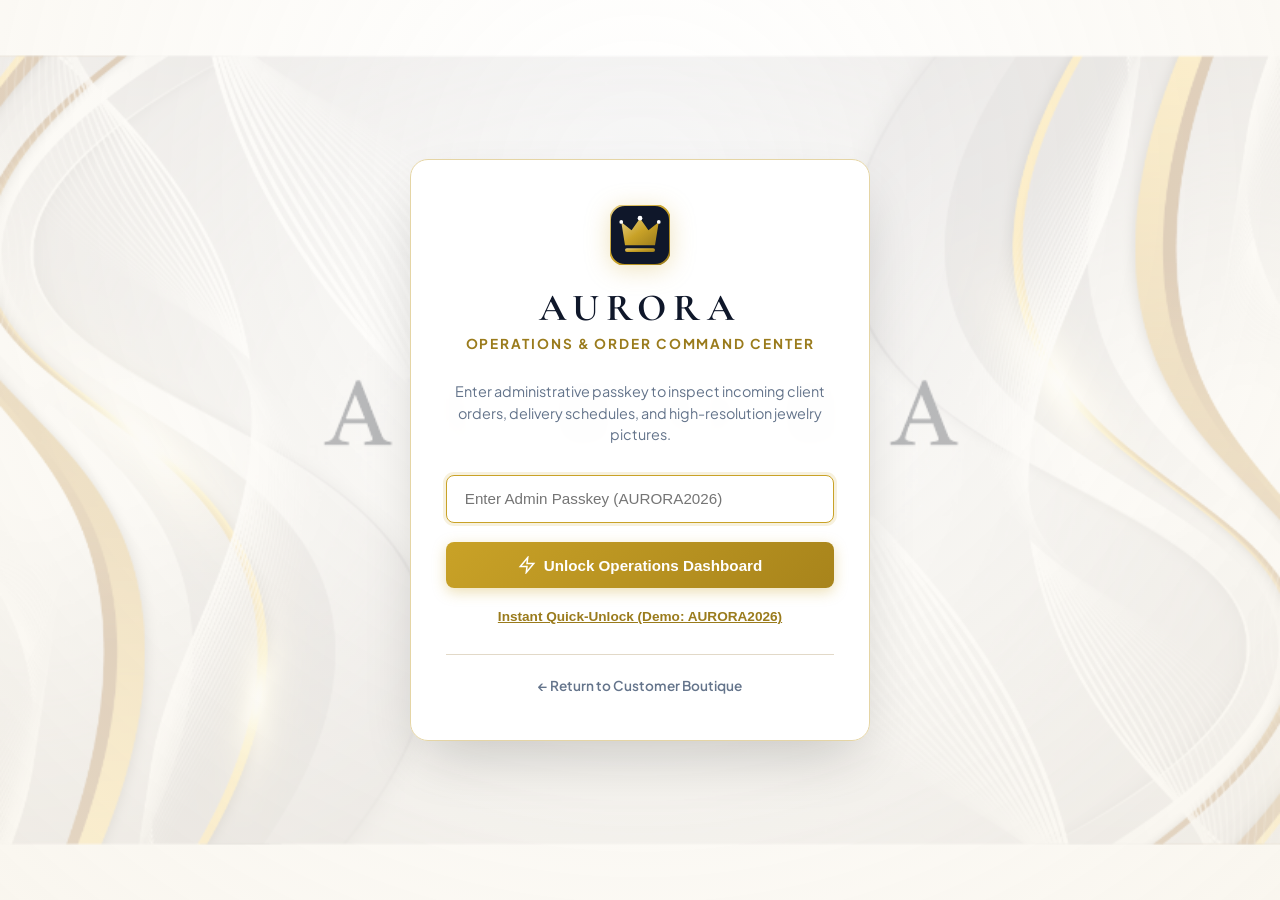
==== commit 9f046ca8: "Assign official luxury gold crown vector logo & favicon to browser tabs and admin header" ====
--- a/admin.html
+++ b/admin.html
@@ -1,9 +1,12 @@
-<!DOCTYPE html>
+﻿<!DOCTYPE html>
 <html lang="en">
 <head>
   <meta charset="UTF-8">
   <meta name="viewport" content="width=device-width, initial-scale=1.0">
-  <title>Aurora Atelier - Operations &amp; Order Command Center</title>
+    <title>Aurora Atelier - Operations &amp; Order Command Center</title>
+  <link rel="icon" type="image/svg+xml" href="./static/images/favicon.svg">
+  <link rel="alternate icon" type="image/png" href="./static/images/favicon.png">
+  <link rel="apple-touch-icon" href="./static/images/favicon.png">
   <link rel="preconnect" href="https://fonts.googleapis.com">
   <link rel="preconnect" href="https://fonts.gstatic.com" crossorigin>
   <link href="https://fonts.googleapis.com/css2?family=Cormorant+Garamond:ital,wght@0,600;0,700;1,400&family=Plus+Jakarta+Sans:wght@300;400;500;600;700;800&display=swap" rel="stylesheet">
@@ -712,9 +715,21 @@
   <!-- PASSKEY GATE SCREEN -->
   <div class="admin-gate-screen" id="adminGateScreen">
     <div class="gate-card">
-      <div class="gate-crown-icon">
-        <svg class="svg-icon" viewBox="0 0 24 24" width="48" height="48" fill="currentColor">
-          <path d="M5 16L3 5L8.5 10L12 4L15.5 10L21 5L19 16H5M19 19C19 19.6 18.6 20 18 20H6C5.4 20 5 19.6 5 19V18H19V19Z"/>
+      <div class="gate-crown-icon" style="margin-bottom:1rem;">
+        <svg viewBox="0 0 64 64" width="60" height="60" style="filter:drop-shadow(0 4px 12px rgba(201,162,39,0.3));">
+          <defs>
+            <linearGradient id="gateGoldGrad" x1="0%" y1="0%" x2="100%" y2="100%">
+              <stop offset="0%" stop-color="#E5CF87"/>
+              <stop offset="50%" stop-color="#C9A227"/>
+              <stop offset="100%" stop-color="#9A7B1C"/>
+            </linearGradient>
+          </defs>
+          <rect width="64" height="64" rx="16" fill="#0F172A" stroke="url(#gateGoldGrad)" stroke-width="2"/>
+          <path d="M16 43 L12 18 L23 27 L32 14 L41 27 L52 18 L48 43 Z" fill="url(#gateGoldGrad)"/>
+          <rect x="16" y="46" width="32" height="4" rx="2" fill="url(#gateGoldGrad)"/>
+          <circle cx="32" cy="14" r="2.5" fill="#FFFFFF"/>
+          <circle cx="12" cy="18" r="2" fill="#FFFFFF"/>
+          <circle cx="52" cy="18" r="2" fill="#FFFFFF"/>
         </svg>
       </div>
       <h1 class="gate-logo">AURORA</h1>
@@ -750,9 +765,27 @@
     <!-- Navbar -->
     <nav class="admin-navbar">
       <div class="admin-brand">
-        <span class="admin-brand-title">AURORA ATELIER</span>
+        <svg viewBox="0 0 64 64" width="38" height="38" style="flex-shrink:0;">
+          <defs>
+            <linearGradient id="navGoldGrad" x1="0%" y1="0%" x2="100%" y2="100%">
+              <stop offset="0%" stop-color="#E5CF87"/>
+              <stop offset="50%" stop-color="#C9A227"/>
+              <stop offset="100%" stop-color="#9A7B1C"/>
+            </linearGradient>
+          </defs>
+          <rect width="64" height="64" rx="14" fill="#1E293B" stroke="url(#navGoldGrad)" stroke-width="2"/>
+          <path d="M16 43 L12 18 L23 27 L32 14 L41 27 L52 18 L48 43 Z" fill="url(#navGoldGrad)"/>
+          <rect x="16" y="46" width="32" height="4" rx="2" fill="url(#navGoldGrad)"/>
+          <circle cx="32" cy="14" r="2.5" fill="#FFFFFF"/>
+          <circle cx="12" cy="18" r="2" fill="#FFFFFF"/>
+          <circle cx="52" cy="18" r="2" fill="#FFFFFF"/>
+        </svg>
+        <div style="display:flex; flex-direction:column;">
+          <span class="admin-brand-title">AURORA ATELIER</span>
+          <span style="font-size:0.68rem; letter-spacing:0.18em; color:var(--gold-light); text-transform:uppercase; font-weight:700;">Maison d'Haute Joaillerie</span>
+        </div>
         <span class="admin-badge">
-          <svg class="svg-icon" viewBox="0 0 24 24" width="14" height="14" fill="currentColor"><path d="M5 16L3 5L8.5 10L12 4L15.5 10L21 5L19 16H5M19 19C19 19.6 18.6 20 18 20H6C5.4 20 5 19.6 5 19V18H19V19Z"/></svg>
+          <svg class="svg-icon" viewBox="0 0 24 24" width="13" height="13" fill="currentColor"><path d="M12 1L3 5v6c0 5.55 3.84 10.74 9 12 5.16-1.26 9-6.45 9-12V5l-9-4zm-2 16l-4-4 1.41-1.41L10 14.17l6.59-6.59L18 9l-8 8z"/></svg>
           Operations Command
         </span>
       </div>
